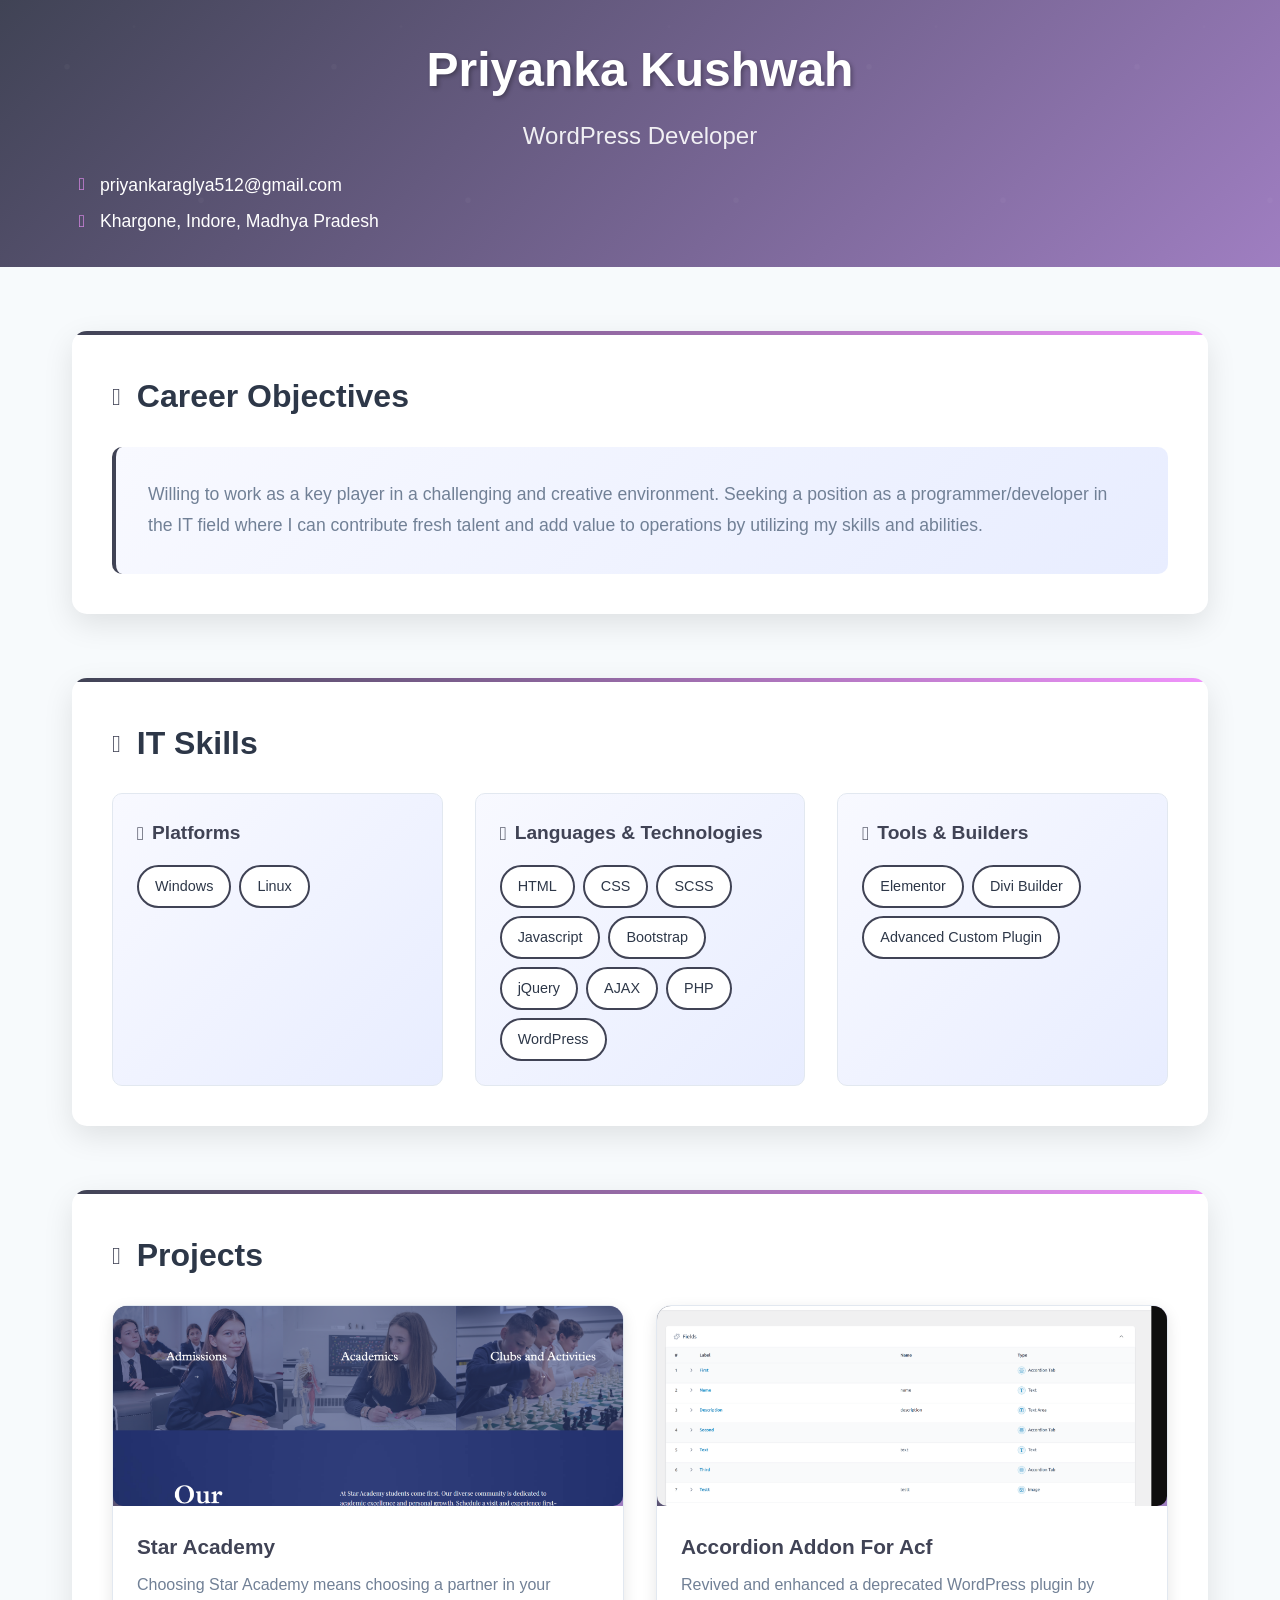
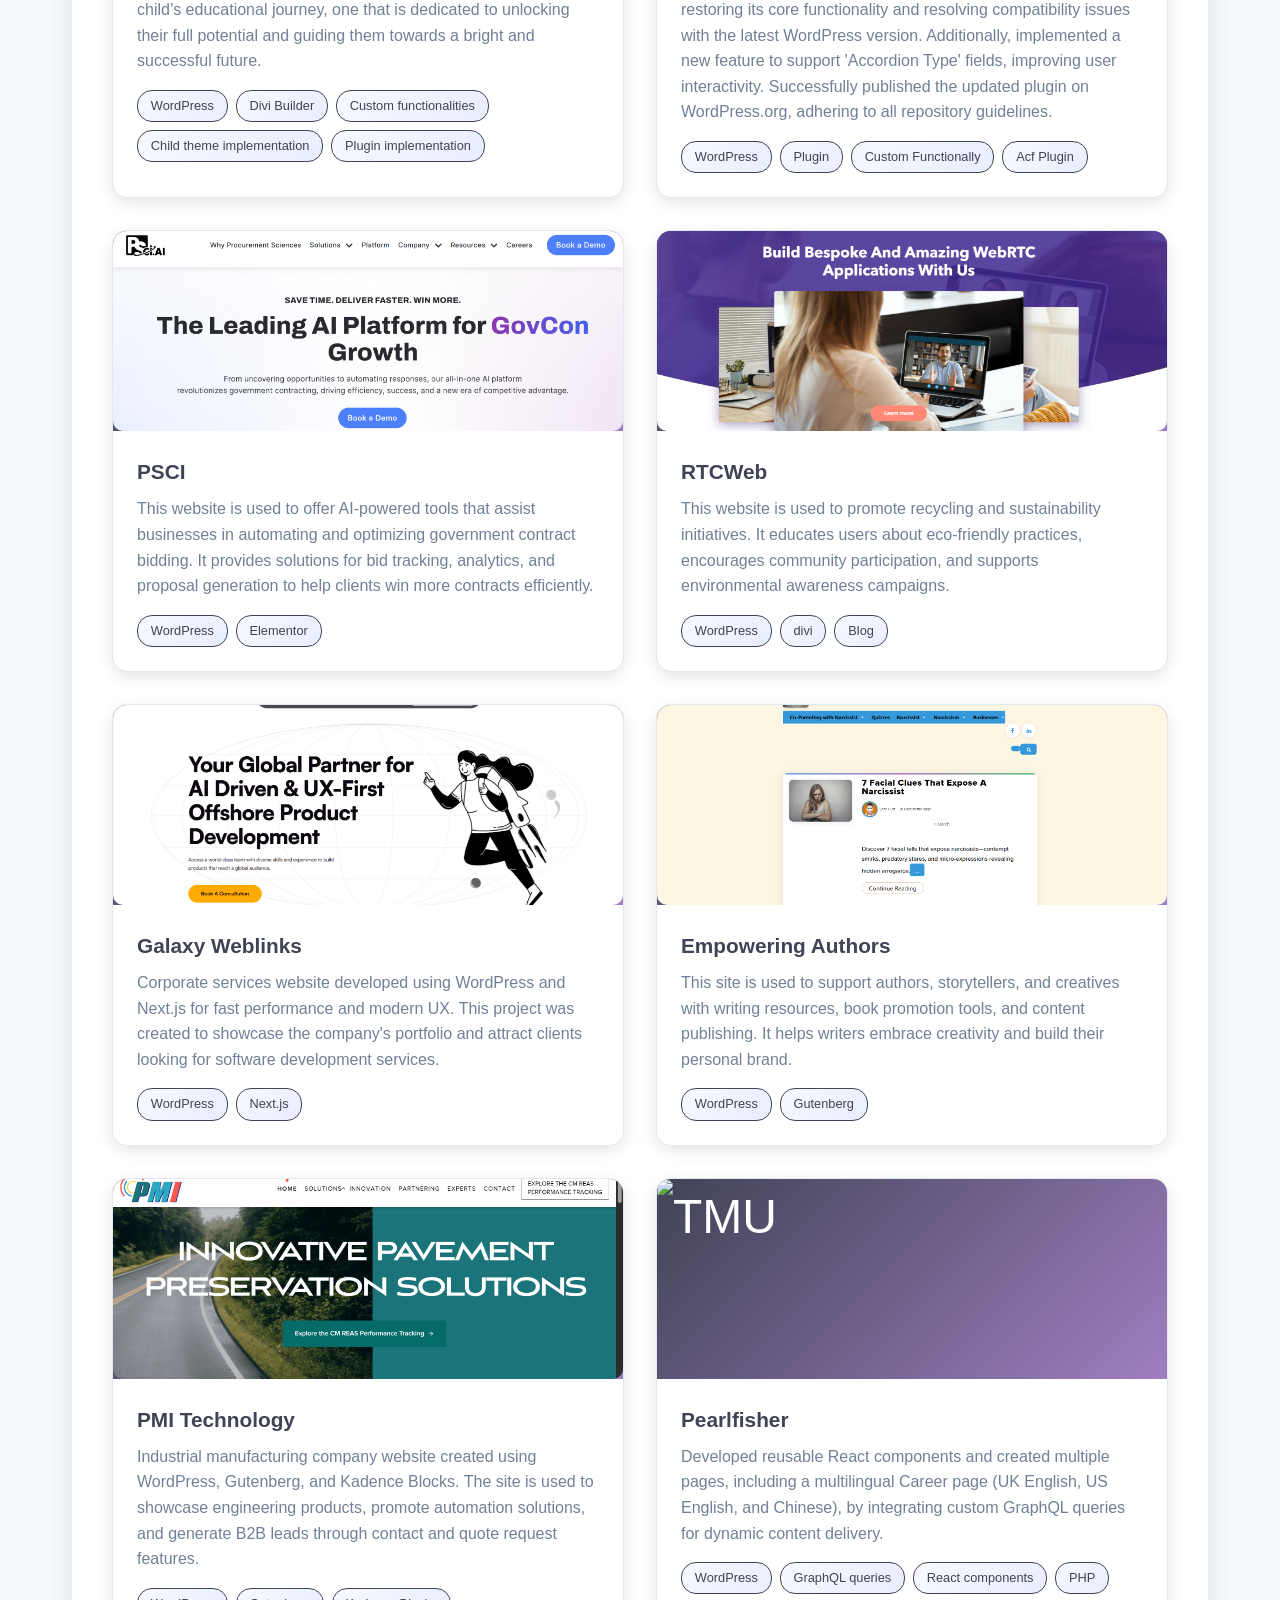
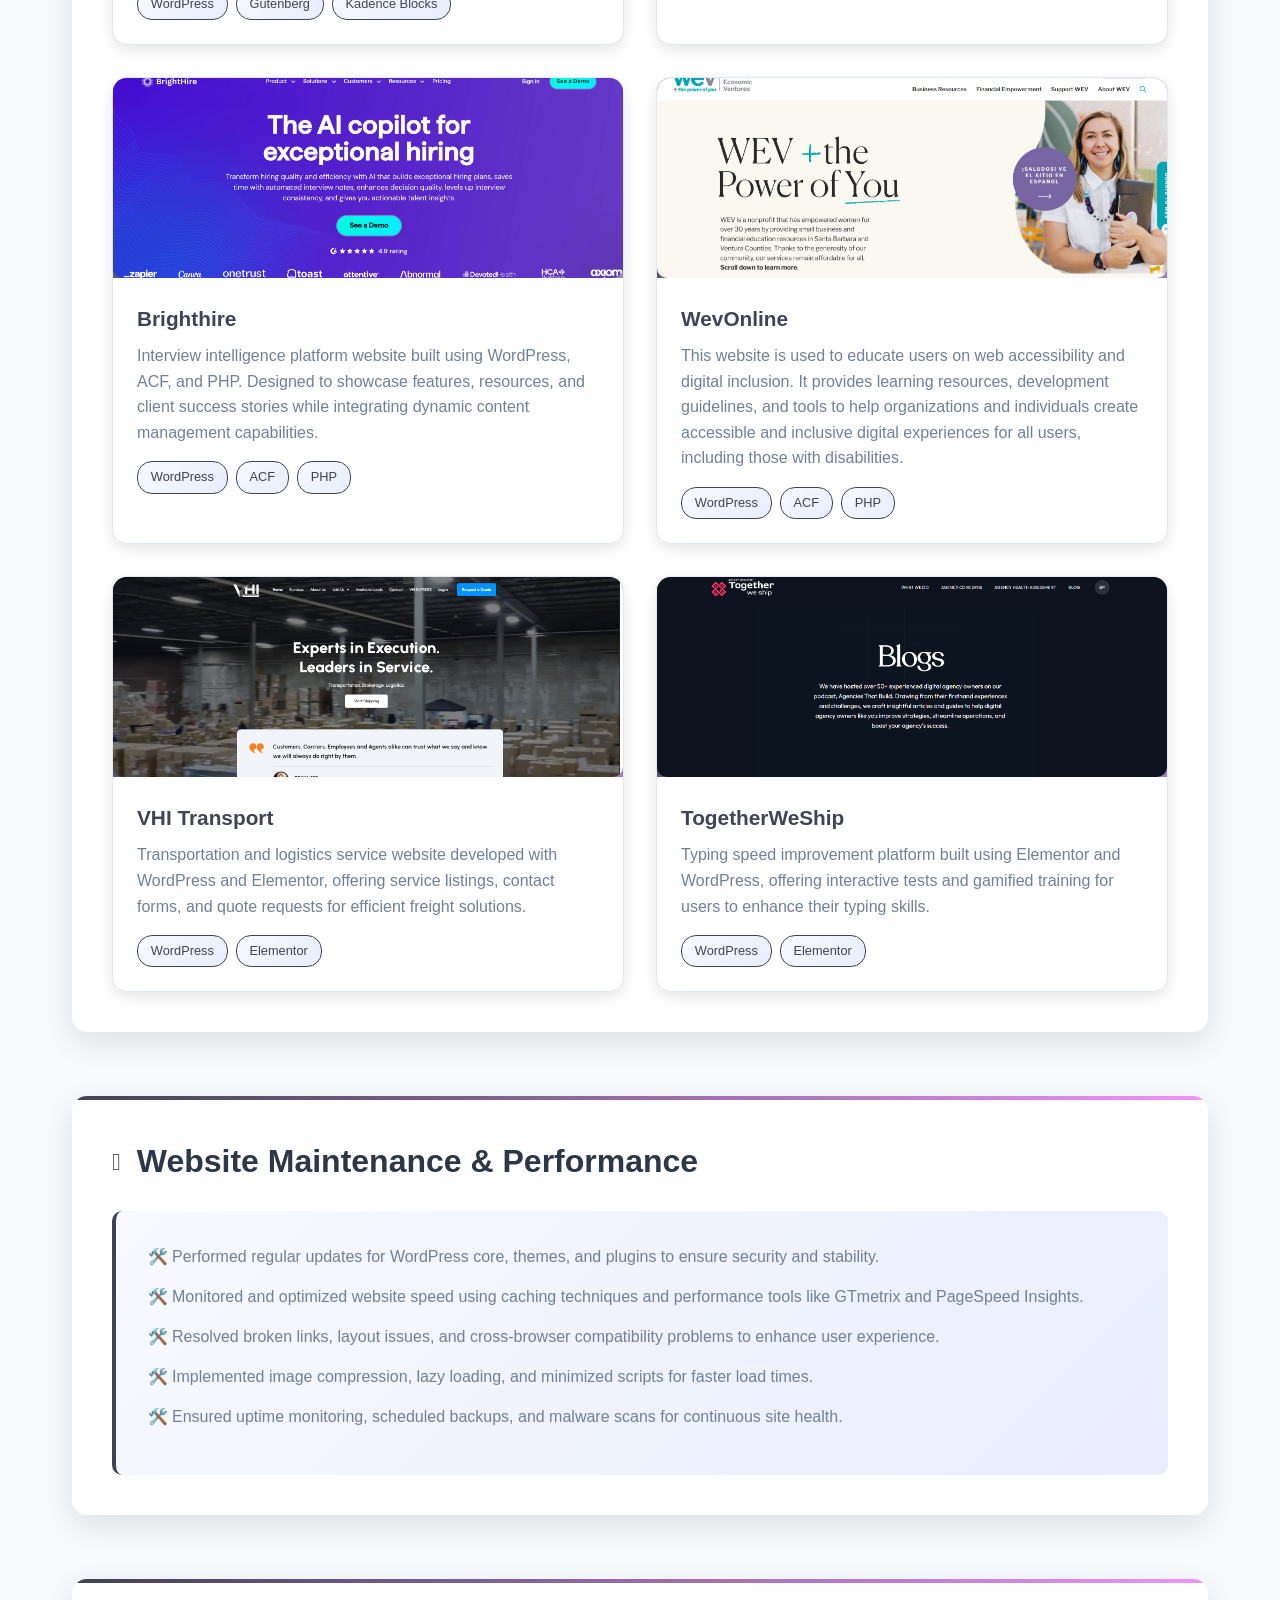
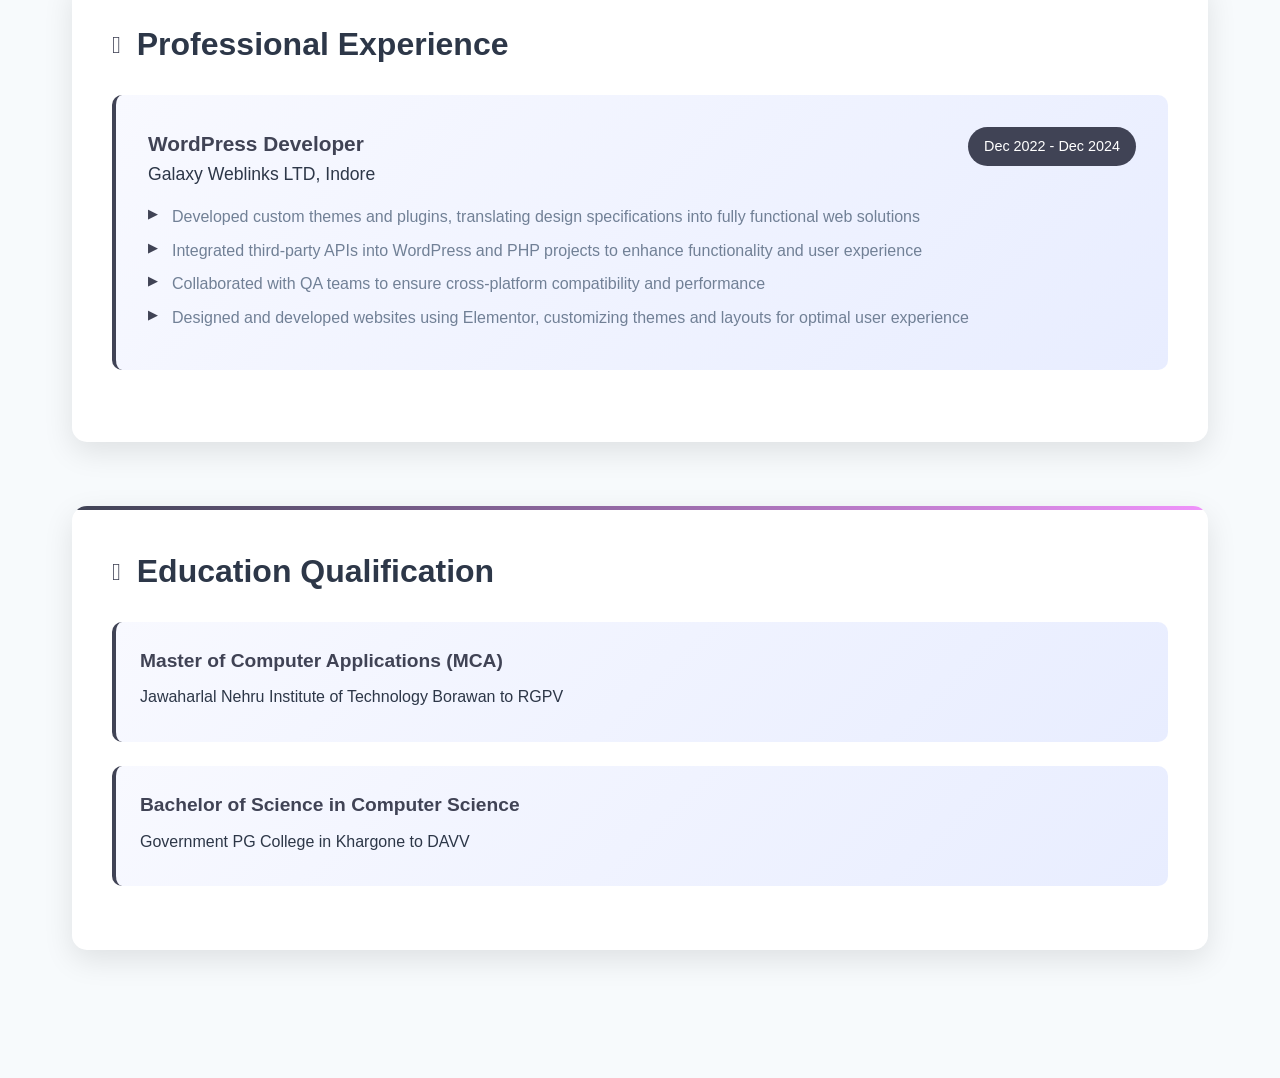
==== index.html @ 32875296 "add changes" ====
<!DOCTYPE html>
<!-- saved from url=https://github.com/priyankakushwah/myportfolio.git -->
<html lang="en">

<head>
    <meta http-equiv="Content-Type" content="text/html; charset=UTF-8">

    <meta name="viewport" content="width=device-width, initial-scale=1.0">
    <title>Priyanka Kushwah - WordPress Developer</title>

    <!-- Favicon using  -->
    <link rel="icon" type="image/svg+xml"
        href="data:image/svg+xml,<svg xmlns='http://www.w3.org/2000/svg' viewBox='0 0 100 100'><text y='0.9em' font-size='90'>🌟</text></svg>">



  <link rel="stylesheet" href="./assets/all.min.css">
<link rel="stylesheet" href="./assets/style.css">

   <style id="monica-reading-highlight-style">

        .monica-reading-highlight {
            animation: fadeInOut 1.5s ease-in-out;
        }

        @keyframes fadeInOut {

            0%,
            100% {
                background-color: transparent;
            }

            30%,
            70% {
                background-color: rgba(2, 118, 255, 0.20);
            }
        }
   @font-face {
  font-family: 'FontAwesome';
  src: url('./assets/webfonts/fa-solid-900.woff2') format('woff2'),
       url('./assets/webfonts/fa-solid-900.ttf') format('truetype');
}



    </style>
</head>


<body data-new-gr-c-s-check-loaded="14.1242.0" data-gr-ext-installed="" monica-id="ofpnmcalabcbjgholdjcjblkibolbppb">
    <!-- Header -->
    <header class="header">
        <div class="container">
            <div class="header-content">
                <div class="intro-content">
                    <h1>Priyanka Kushwah</h1>
                    <div class="role">WordPress Developer</div>
                    <div class="contact-info">
                        <div class="contact-item">
                            <i class="fas fa-envelope"></i>
                            <span>priyankaraglya512@gmail.com</span>
                        </div>
                        <div class="contact-item">
                            <i class="fas fa-map-marker-alt"></i>
                            <span> Khargone, Indore, Madhya Pradesh</span>
                        </div>
                    </div>
                </div>
            </div>
        </div>
    </header>

    <!-- Main Content -->
    <main class="main-content">
        <div class="container">
            <!-- Career Objectives -->
            <section class="section">
                <h2 class="section-title">
                    <i class="fas fa-bullseye"></i>
                    Career Objectives
                </h2>
                <div class="objective-text">
                    Willing to work as a key player in a challenging and creative environment. Seeking a position as a
                    programmer/developer in the IT field where I can contribute fresh talent and add value to operations
                    by utilizing my skills and abilities.
                </div>
            </section>

            <!-- IT Skills -->
            <section class="section">
                <h2 class="section-title">
                    <i class="fas fa-code"></i>
                    IT Skills
                </h2>
                <div class="skills-grid">
                    <div class="skill-category">
                        <h4><i class="fas fa-desktop"></i> Platforms</h4>
                        <div class="skill-tags">
                            <span class="skill-tag">Windows</span>
                            <span class="skill-tag">Linux</span>
                        </div>
                    </div>
                    <div class="skill-category">
                        <h4><i class="fas fa-laptop-code"></i> Languages &amp; Technologies</h4>
                        <div class="skill-tags">
                            <span class="skill-tag">HTML</span>
                            <span class="skill-tag">CSS</span>
                            <span class="skill-tag">SCSS</span>
                            <span class="skill-tag">Javascript</span>
                            <span class="skill-tag">Bootstrap</span>
                            <span class="skill-tag">jQuery</span>
                            <span class="skill-tag">AJAX</span>
                            <span class="skill-tag">PHP</span>
                            <span class="skill-tag">WordPress</span>
                        </div>
                    </div>
                    <div class="skill-category">
                        <h4><i class="fas fa-tools"></i> Tools &amp; Builders</h4>
                        <div class="skill-tags">
                            <span class="skill-tag">Elementor</span>
                            <span class="skill-tag">Divi Builder</span>
                            <span class="skill-tag">Advanced Custom Plugin</span>
                        </div>
                    </div>
                </div>
            </section>
            <!-- Projects -->
            <section class="section">
                <h2 class="section-title">
                    <i class="fas fa-laptop-code"></i>
                    Projects
                </h2>
                <div class="projects-grid">
                    <a href="https://staracademyboston.com/" class="project-card" target="_blank"
                        rel="noopener noreferrer">
                        <div class="project-image">
                            <div class="project-image-placeholder">
                                <img src="./assets/Star-Academy.png" alt="Allvoice"
                                  style="width: 100%; height: 100%; object-fit: cover; border-radius: 10px;">
                            </div>
                            <div class="project-link-icon"><i class="fas fa-external-link-alt"></i></div>
                        </div>
                        <div class="project-content">
                            <h3 class="project-title">Star Academy</h3>
                            <p class="project-description">Choosing Star Academy means choosing a partner in your
                                child’s educational journey, one that is dedicated to unlocking their full potential and
                                guiding them towards a bright and successful future.</p>
                            <div class="project-tech">
                                <span class="tech-tag">WordPress</span>
                                <span class="tech-tag">Divi Builder</span>
                                <span class="tech-tag">Custom functionalities</span>
                                <span class="tech-tag">Child theme implementation</span>
                                <span class="tech-tag">Plugin implementation</span>
                            </div>
                        </div>
                    </a>

                    <a href="https://wordpress.org/plugins/accordion-addon-for-acf/" class="project-card"
                        target="_blank" rel="noopener noreferrer">
                        <div class="project-image">
                            <div class="project-image-placeholder">
                                <img src="./assets/screenshot-2-png-3042×1516--07-03-2025_04_46_PM.png"
                                    alt="screenshot-card-6lLOTJ"
                                    style="width: 100%; height: 100%; object-fit: cover; border-radius: 10px;">
                            </div>
                            <div class="project-link-icon"><i class="fas fa-external-link-alt"></i></div>
                        </div>
                        <div class="project-content">
                            <h3 class="project-title">Accordion Addon For Acf</h3>
                            <p class="project-description">Revived and enhanced a deprecated WordPress plugin by
                                restoring its core functionality and resolving compatibility issues with the latest
                                WordPress version. Additionally, implemented a new feature to support 'Accordion Type'
                                fields, improving user interactivity. Successfully published the updated plugin on
                                WordPress.org, adhering to all repository guidelines.</p>

                            <div class="project-tech">

                                <span class="tech-tag">WordPress</span>
                                <span class="tech-tag">Plugin</span>
                                <span class="tech-tag">Custom Functionally </span>
                                <span class="tech-tag">Acf Plugin </span>
                            </div>
                        </div>
                    </a>

                    <a href="https://procurementsciences.com/" class="project-card" target="_blank"
                        rel="noopener noreferrer">
                        <div class="project-image">
                            <div class="project-image-placeholder">
                                <img src="./assets/psci.png" alt="PSCI"
                                    style="width: 100%; height: 100%; object-fit: cover; border-radius: 10px;">
                            </div>
                            <div class="project-link-icon"><i class="fas fa-external-link-alt"></i></div>
                        </div>
                        <div class="project-content">
                            <h3 class="project-title">PSCI</h3>
                            <p class="project-description">This website is used to offer AI-powered tools that assist
                                businesses in automating and optimizing government contract bidding. It provides
                                solutions for bid tracking, analytics, and proposal generation to help clients win more
                                contracts efficiently.</p>
                            <div class="project-tech">
                                <span class="tech-tag">WordPress</span>
                                <span class="tech-tag">Elementor</span>

                            </div>
                        </div>
                    </a>

                    <a href="//https://rtcweb.in//" class="project-card" target="_blank" rel="noopener noreferrer">
                        <div class="project-image">
                            <div class="project-image-placeholder">
                                <img src="./assets/Custom-WebRTC-Web-.png" alt="cubic-bezier"
                                    style="width: 100%; height: 100%; object-fit: cover; border-radius: 10px;">
                            </div>
                            <div class="project-link-icon"><i class="fas fa-external-link-alt"></i></div>
                        </div>
                        <div class="project-content">
                            <h3 class="project-title">RTCWeb</h3>
                            <p class="project-description">This website is used to promote recycling and sustainability
                                initiatives. It educates users about eco-friendly practices, encourages community
                                participation, and supports environmental awareness campaigns.</p>

                            <div class="project-tech">
                                <span class="tech-tag">WordPress</span>
                                <span class="tech-tag">divi</span>
                                <span class="tech-tag">Blog</span>
                            </div>
                        </div>
                    </a>
                    <a href="https://www.galaxyweblinks.com/" class="project-card" target="_blank"
                        rel="noopener noreferrer">
                        <div class="project-image">
                            <div class="project-image-placeholder">
                                <img src="./assets/Galaxy-website.png" alt="Galaxy-website"
                                    style="width: 100%; height: 100%; object-fit: cover; border-radius: 10px;">
                            </div>
                            <div class="project-link-icon"><i class="fas fa-external-link-alt"></i></div>
                        </div>
                        <div class="project-content">
                            <h3 class="project-title">Galaxy Weblinks</h3>
                            <p class="project-description">Corporate services website developed using WordPress and
                                Next.js for fast performance and modern UX. This project was created to showcase the
                                company's portfolio and attract clients looking for software development services.</p>
                            <div class="project-tech">
                                <span class="tech-tag">WordPress</span>
                                <span class="tech-tag">Next.js</span>
                            </div>
                        </div>
                    </a>

                    <!-- 6 -->
                    <a href="https://embraceinnerchaos.com/" class="project-card" target="_blank"
                        rel="noopener noreferrer">
                        <div class="project-image">
                            <div class="project-image-placeholder">
                                <img src="./assets/Embrace.png" alt="embrace"
                                    style="width: 100%; height: 100%; object-fit: cover; border-radius: 10px;">
                            </div>
                            <div class="project-link-icon"><i class="fas fa-external-link-alt"></i></div>
                        </div>
                        <div class="project-content">
                            <h3 class="project-title">Empowering Authors</h3>
                            <p class="project-description">This site is used to support authors, storytellers, and
                                creatives with writing resources, book promotion tools, and content publishing. It helps
                                writers embrace creativity and build their personal brand.</p>

                            <div class="project-tech"><span class="tech-tag">WordPress</span><span
                                    class="tech-tag">Gutenberg</span></div>
                        </div>
                    </a>

                    <!-- 14 -->
                    <a href="https://pmitechnology.com/" class="project-card" target="_blank" rel="noopener noreferrer">
                        <div class="project-image">
                            <div class="project-image-placeholder">
                                <img src="./assets/pmi.png" alt="PMI Technology"
                                    style="width: 100%; height: 100%; object-fit: cover; border-radius: 10px;">
                            </div>
                            <div class="project-link-icon"><i class="fas fa-external-link-alt"></i></div>
                        </div>
                        <div class="project-content">
                            <h3 class="project-title">PMI Technology</h3>
                            <p class="project-description">Industrial manufacturing company website created using
                                WordPress, Gutenberg, and Kadence Blocks. The site is used to showcase engineering
                                products, promote automation solutions, and generate B2B leads through contact and quote
                                request features.</p>
                            <div class="project-tech">
                                <span class="tech-tag">WordPress</span>
                                <span class="tech-tag">Gutenberg</span>
                                <span class="tech-tag">Kadence Blocks</span>
                            </div>
                        </div>
                    </a>

                    <!-- 17 -->
                    <a href="https://pearlfisher.com/" class="project-card" target="_blank" rel="noopener noreferrer">
                        <div class="project-image">
                            <div class="project-image-placeholder">
                                <img src="./assets/Award-Winning-.png" alt="TMU"
                                    style="width: 100%; height: 100%; object-fit: cover; border-radius: 10px;">
                            </div>
                            <div class="project-link-icon"><i class="fas fa-external-link-alt"></i></div>
                        </div>
                        <div class="project-content">
                            <h3 class="project-title">Pearlfisher</h3>
                            <p class="project-description">Developed reusable React components and created multiple
                                pages, including a multilingual Career page (UK English, US English, and Chinese), by
                                integrating custom GraphQL queries for dynamic content delivery.</p>
                            <div class="project-tech">
                                <span class="tech-tag">WordPress</span>
                                <span class="tech-tag">GraphQL queries</span>
                                <span class="tech-tag">React components</span>
                                <span class="tech-tag">PHP</span>
                            </div>
                        </div>
                    </a>

                    <a href="https://brighthire.com/" class="project-card" target="_blank" rel="noopener noreferrer">
                        <div class="project-image">
                            <div class="project-image-placeholder">
                                <img src="./assets/Interview.png" alt="Brighthire"
                                    style="width: 100%; height: 100%; object-fit: cover; border-radius: 10px;">
                            </div>
                            <div class="project-link-icon"><i class="fas fa-external-link-alt"></i></div>
                        </div>
                        <div class="project-content">
                            <h3 class="project-title">Brighthire</h3>
                            <p class="project-description">Interview intelligence platform website built using
                                WordPress, ACF, and PHP. Designed to showcase features, resources, and client success
                                stories while integrating dynamic content management capabilities.</p>
                            <div class="project-tech">
                                <span class="tech-tag">WordPress</span>
                                <span class="tech-tag">ACF</span>
                                <span class="tech-tag">PHP</span>
                            </div>
                        </div>
                    </a>


                    <a href="https://www.wevonline.org/" class="project-card" target="_blank" rel="noopener noreferrer">
                        <div class="project-image">
                            <div class="project-image-placeholder">
                                <img src="./assets/Home.png" alt="Wev Online"
                                    style="width: 100%; height: 100%; object-fit: cover; border-radius: 10px;">
                            </div>
                            <div class="project-link-icon"><i class="fas fa-external-link-alt"></i></div>
                        </div>
                        <div class="project-content">
                            <h3 class="project-title">WevOnline</h3>
                            <p class="project-description">This website is used to educate users on web accessibility
                                and digital inclusion. It provides learning resources, development guidelines, and tools
                                to help organizations and individuals create accessible and inclusive digital
                                experiences for all users, including those with disabilities.</p>
                            <div class="project-tech">
                                <span class="tech-tag">WordPress</span>
                                <span class="tech-tag">ACF</span>
                                <span class="tech-tag">PHP</span>
                            </div>
                        </div>
                    </a>
                    <a href="https://vhitransport.com/" class="project-card" target="_blank" rel="noopener noreferrer">
                        <div class="project-image">
                            <div class="project-image-placeholder">
                                <img src="./assets/VHI.png" alt="VHI Transport"
                                    style="width: 100%; height: 100%; object-fit: cover; border-radius: 10px;">
                            </div>
                            <div class="project-link-icon"><i class="fas fa-external-link-alt"></i></div>
                        </div>
                        <div class="project-content">
                            <h3 class="project-title">VHI Transport</h3>
                            <p class="project-description">Transportation and logistics service website developed with
                                WordPress and Elementor, offering service listings, contact forms, and quote requests
                                for efficient freight solutions.</p>
                            <div class="project-tech">
                                <span class="tech-tag">WordPress</span>
                                <span class="tech-tag">Elementor</span>
                            </div>
                        </div>
                    </a>

                    <a href="https://www.togetherweship.com/blog" class="project-card" target="_blank"
                        rel="noopener noreferrer">
                        <div class="project-image">
                            <div class="project-image-placeholder">
                                <img src="./assets/Together-We.png" alt="VHI Transport"
                                    style="width: 100%; height: 100%; object-fit: cover; border-radius: 10px;">
                            </div>
                        </div>
                        <div class="project-content">
                            <h3 class="project-title">TogetherWeShip</h3>
                            <p class="project-description">Typing speed improvement platform built using Elementor
                                and WordPress, offering interactive tests and gamified training for users to enhance
                                their typing skills.</p>
                            <div class="project-tech">
                                <span class="tech-tag">WordPress</span>
                                <span class="tech-tag">Elementor</span>
                            </div>
                        </div>
                    </a>

                </div>
            </section>


            <!-- Website Maintenance & Performance -->
            <section class="section">
                <h2 class="section-title">
                    <i class="fas fa-wrench"></i>
                    Website Maintenance &amp; Performance
                </h2>
                <ul class="maintenance-list">
                    <li>Performed regular updates for WordPress core, themes, and plugins to ensure security and
                        stability.</li>
                    <li>Monitored and optimized website speed using caching techniques and performance tools like
                        GTmetrix and PageSpeed Insights.</li>
                    <li>Resolved broken links, layout issues, and cross-browser compatibility problems to enhance user
                        experience.</li>
                    <li>Implemented image compression, lazy loading, and minimized scripts for faster load times.</li>
                    <li>Ensured uptime monitoring, scheduled backups, and malware scans for continuous site health.</li>
                </ul>
            </section>

            <!-- Professional Experience -->
            <section class="section">
                <h2 class="section-title">
                    <i class="fas fa-briefcase"></i>
                    Professional Experience
                </h2>


                <div class="experience-item">
                    <div class="experience-header">
                        <div>
                            <div class="job-title">WordPress Developer</div>
                            <div class="company">Galaxy Weblinks LTD, Indore</div>
                        </div>
                        <div class="duration">Dec 2022 - Dec 2024</div>
                    </div>
                    <ul class="responsibilities">
                        <li>Developed custom themes and plugins, translating design specifications into fully functional
                            web solutions</li>
                        <li>Integrated third-party APIs into WordPress and PHP projects to enhance functionality and
                            user experience</li>
                        <li>Collaborated with QA teams to ensure cross-platform compatibility and performance</li>
                        <li>Designed and developed websites using Elementor, customizing themes and layouts for optimal
                            user experience</li>
                    </ul>
                </div>
            </section>

            <!-- Education -->
            <section class="section">
                <h2 class="section-title">
                    <i class="fas fa-graduation-cap"></i>
                    Education Qualification
                </h2>
                <div class="education-item">
                    <div class="degree">Master of Computer Applications (MCA)</div>
                    <div class="institution"> Jawaharlal Nehru Institute of Technology Borawan to RGPV</div>
                </div>
                <div class="education-item">
                    <div class="degree">Bachelor of Science in Computer Science</div>
                    <div class="institution">Government PG College in Khargone to DAVV </div>
                </div>

            </section>
        </div>
    </main>




    </style>
    <div>
        <div translate="no"
            class="_monica-theme-d2f2b383 _monica-dark root-container-UmvGjM markdown-font-size-provider-3KSWBx sidebar-ZRQNut"
            lang="en">
            <div class="content-root-WCIiJJ">
                <div class="page-extra-window--rG3TB" style="right: 0px; left: 0px;"></div>
                <div class="dialog-root-ZbJNQk"></div>
                <div class="artifact-widget-root-g65VNZ"></div>
                <div class="reading-summary-status-bar-yFqhHz"></div>
                <div class="contextual-toolbar-BjPOM3" dir="ltr" style="text-align: left;"></div>
                <div class="window-root-ERNrXd"></div>
            </div>
        </div>
    </div></template></div>
</body><grammarly-desktop-integration data-grammarly-shadow-root="true"><template shadowrootmode="open">
        <style>
            div.grammarly-desktop-integration {
                position: absolute;
                width: 1px;
                height: 1px;
                padding: 0;
                margin: -1px;
                overflow: hidden;
                clip: rect(0, 0, 0, 0);
                white-space: nowrap;
                border: 0;
                -moz-user-select: none;
                -webkit-user-select: none;
                -ms-user-select: none;
                user-select: none;
            }

            div.grammarly-desktop-integration:before {
                content: attr(data-content);
            }
        </style>
        <div aria-label="grammarly-integration" role="group" tabindex="-1" class="grammarly-desktop-integration"
            data-content="{&quot;mode&quot;:&quot;full&quot;,&quot;isActive&quot;:true,&quot;isUserDisabled&quot;:false}">
        </div>
    </template></grammarly-desktop-integration>

</html>
---- assets/style.css ----
* {
            margin: 0;
            padding: 0;
            box-sizing: border-box;
        }

        :root {
            --primary-color: #404355;
            --secondary-color: #9f7ec1;
            --accent-color: #f093fb;
            --text-dark: #2d3748;
            --text-light: #718096;
            --bg-light: #f7fafc;
            --white: #ffffff;
            --shadow: 0 10px 30px rgba(0,0,0,0.1);
        }

        body {
            font-family: 'Segoe UI', Tahoma, Geneva, Verdana, sans-serif;
            line-height: 1.6;
            color: var(--text-dark);
            scroll-behavior: smooth;
        }

        /* Header */
        .header {
            background: linear-gradient(135deg, var(--primary-color) 0%, var(--secondary-color) 100%);
            color: white;
            padding: 2rem 0;
            position: relative;
            overflow: hidden;
        }

        .header::before {
            content: '';
            position: absolute;
            top: 0;
            left: 0;
            right: 0;
            bottom: 0;
            background: url('data:image/svg+xml,<svg xmlns="http://www.w3.org/2000/svg" viewBox="0 0 100 100"><defs><pattern id="grain" width="100" height="100" patternUnits="userSpaceOnUse"><circle cx="25" cy="25" r="1" fill="rgba(255,255,255,0.1)"/><circle cx="75" cy="75" r="1" fill="rgba(255,255,255,0.1)"/><circle cx="50" cy="10" r="0.5" fill="rgba(255,255,255,0.05)"/></pattern></defs><rect width="100" height="100" fill="url(%23grain)"/></svg>');
            opacity: 0.3;
        }

        .container {
            max-width: 1200px;
            margin: 0 auto;
            padding: 0 2rem;
            position: relative;
            z-index: 1;
        }

        .header-content {
            text-align: center;
        }

        .intro-content h1 {
            font-size: 3rem;
            margin-bottom: 0.5rem;
            font-weight: 700;
            text-shadow: 2px 2px 4px rgba(0,0,0,0.3);
        }

        .intro-content .role {
            font-size: 1.5rem;
            margin-bottom: 1rem;
            opacity: 0.9;
            font-weight: 300;
        }

        .contact-info {
            display: flex;
            flex-direction: column;
            gap: 0.5rem;
            margin-top: 1rem;
        }

        .contact-item {
            display: flex;
            align-items: center;
            gap: 0.5rem;
            font-size: 1.1rem;
        }

        .contact-item i {
            width: 20px;
            color: var(--accent-color);
        }

        /* Main Content */
 

        .main-content {
            padding: 4rem 0;
            background: var(--bg-light);
        }

        .section {
            margin-bottom: 4rem;
            background: white;
            border-radius: 15px;
            padding: 2.5rem;
            box-shadow: var(--shadow);
            position: relative;
            overflow: hidden;
        }

        .section::before {
            content: '';
            position: absolute;
            top: 0;
            left: 0;
            width: 100%;
            height: 4px;
            background: linear-gradient(90deg, var(--primary-color), var(--accent-color));
        }

        .section-title {
            font-size: 2rem;
            color: var(--text-dark);
            margin-bottom: 1.5rem;
            position: relative;
            display: flex;
            align-items: center;
            gap: 1rem;
        }

        .section-title i {
            color: var(--primary-color);
            font-size: 1.5rem;
        }

        /* Career Objectives */
        .objective-text {
            font-size: 1.1rem;
            line-height: 1.8;
            color: var(--text-light);
            background: linear-gradient(135deg, #f8f9ff, #e8edff);
            padding: 2rem;
            border-radius: 10px;
            border-left: 4px solid var(--primary-color);
        }

        /* Skills */
        .skills-grid {
            display: grid;
            grid-template-columns: repeat(auto-fit, minmax(300px, 1fr));
            gap: 2rem;
        }

        .skill-category {
            background: linear-gradient(135deg, #f8f9ff, #e8edff);
            padding: 1.5rem;
            border-radius: 10px;
            border: 1px solid #e2e8f0;
        }

        .skill-category h4 {
            color: var(--primary-color);
            margin-bottom: 1rem;
            font-size: 1.2rem;
            display: flex;
            align-items: center;
            gap: 0.5rem;
        }

        .skill-tags {
            display: flex;
            flex-wrap: wrap;
            gap: 0.5rem;
        }

        .skill-tag {
            background: white;
            color: var(--text-dark);
            padding: 0.5rem 1rem;
            border-radius: 25px;
            font-size: 0.9rem;
            border: 2px solid var(--primary-color);
            transition: all 0.3s ease;
        }

        .skill-tag:hover {
            background: var(--primary-color);
            color: white;
            transform: translateY(-2px);
        }

        /* Experience */
        .experience-item {
            background: linear-gradient(135deg, #f8f9ff, #e8edff);
            padding: 2rem;
            border-radius: 10px;
            margin-bottom: 2rem;
            border-left: 4px solid var(--primary-color);
            position: relative;
        }

        .experience-header {
            display: flex;
            justify-content: space-between;
            align-items: flex-start;
            margin-bottom: 1rem;
            flex-wrap: wrap;
            gap: 1rem;
        }

        .job-title {
            font-size: 1.3rem;
            color: var(--primary-color);
            font-weight: 600;
        }

        .company {
            font-size: 1.1rem;
            color: var(--text-dark);
            font-weight: 500;
        }

        .duration {
            background: var(--primary-color);
            color: white;
            padding: 0.5rem 1rem;
            border-radius: 25px;
            font-size: 0.9rem;
            white-space: nowrap;
        }

        .responsibilities {
            list-style: none;
            margin-top: 1rem;
        }

        .responsibilities li {
            margin-bottom: 0.5rem;
            padding-left: 1.5rem;
            position: relative;
            color: var(--text-light);
        }

        .responsibilities li::before {
            content: '▶';
            position: absolute;
            left: 0;
            color: var(--primary-color);
            font-size: 0.8rem;
        }

        /* Education */
        .education-item {
            background: linear-gradient(135deg, #f8f9ff, #e8edff);
            padding: 1.5rem;
            border-radius: 10px;
            margin-bottom: 1.5rem;
            border-left: 4px solid var(--primary-color);
        }

        .degree {
            font-size: 1.2rem;
            color: var(--primary-color);
            font-weight: 600;
            margin-bottom: 0.5rem;
        }

        .institution {
            color: var(--text-dark);
            font-weight: 500;
            margin-bottom: 0.5rem;
        }

        .percentage {
            background: var(--accent-color);
            color: white;
            padding: 0.3rem 0.8rem;
            border-radius: 15px;
            font-size: 0.9rem;
            display: inline-block;
        }

        /* Projects */
        .projects-grid {
            display: grid;
            grid-template-columns: repeat(auto-fit, minmax(350px, 1fr));
            gap: 2rem;
        }

        .project-card {
            background: white;
            border-radius: 15px;
            overflow: hidden;
            box-shadow: 0 5px 15px rgba(0,0,0,0.1);
            transition: all 0.3s ease;
            border: 1px solid #e2e8f0;
            text-decoration: none;
            color: inherit;
        }

        .project-card:hover {
            transform: translateY(-10px);
            box-shadow: 0 20px 40px rgba(0,0,0,0.15);
            text-decoration: none;
            color: inherit;
        }

        .project-image {
            height: 200px;
            background: linear-gradient(135deg, var(--primary-color), var(--secondary-color));
            position: relative;
            overflow: hidden;
        }

        .project-image img {
            width: 100%;
            height: 100%;
            object-fit: cover;
            transition: transform 0.3s ease;
        }

        .project-card:hover .project-image img {
            transform: scale(1.05);
        }

        .project-image-placeholder {
            width: 100%;
            height: 100%;
            display: flex;
            align-items: center;
            justify-content: center;
            color: white;
            font-size: 3rem;
            background: linear-gradient(135deg, var(--primary-color), var(--secondary-color));
        }

        .project-content {
            padding: 1.5rem;
        }

        .project-title {
            font-size: 1.3rem;
            font-weight: 600;
            color: var(--primary-color);
            margin-bottom: 0.5rem;
        }

        .project-description {
            color: var(--text-light);
            line-height: 1.6;
            margin-bottom: 1rem;
        }

        .project-tech {
            display: flex;
            flex-wrap: wrap;
            gap: 0.5rem;
        }

        .tech-tag {
            background: linear-gradient(135deg, #f8f9ff, #e8edff);
            color: var(--primary-color);
            padding: 0.3rem 0.8rem;
            border-radius: 15px;
            font-size: 0.8rem;
            border: 1px solid var(--primary-color);
        }

        .project-link-icon {
            position: absolute;
            top: 1rem;
            right: 1rem;
            background: rgba(255,255,255,0.9);
            width: 40px;
            height: 40px;
            border-radius: 50%;
            display: flex;
            align-items: center;
            justify-content: center;
            color: var(--primary-color);
            font-size: 1.2rem;
            opacity: 0;
            transition: all 0.3s ease;
        }

        .project-card:hover .project-link-icon {
            opacity: 1;
            transform: scale(1.1);
        }

        /* Responsive */
        @media (max-width: 768px) {
            .intro-content h1 {
                font-size: 2rem;
            }

            .container {
                padding: 0 1rem;
            }

            .section {
                padding: 1.5rem;
            }

            .experience-header {
                flex-direction: column;
                align-items: flex-start;
            }

            .skills-grid {
                grid-template-columns: 1fr;
            }

            .projects-grid {
                grid-template-columns: 1fr;
            }
        }

        /* Animations */
        .section {
            opacity: 0;
            transform: translateY(20px);
            animation: fadeInUp 0.6s ease forwards;
        }

        @keyframes fadeInUp {
            to {
                opacity: 1;
                transform: translateY(0);
            }
        }

        .section:nth-child(1) { animation-delay: 0.1s; }
        .section:nth-child(2) { animation-delay: 0.2s; }
        .section:nth-child(3) { animation-delay: 0.3s; }
        .section:nth-child(4) { animation-delay: 0.4s; }
        .section:nth-child(5) { animation-delay: 0.5s; }

        footer {
  text-align: center;
  padding: 20px;
  background: #ecf0f1;
  color: #666;
}
.maintenance-list {
    list-style: none;
    padding-left: 1rem;
    margin-top: 1rem;
    background: linear-gradient(135deg, #f8f9ff, #e8edff);
    padding: 2rem;
    border-radius: 10px;
    border-left: 4px solid var(--primary-color);
}

.maintenance-list li {
    position: relative;
    margin-bottom: 0.8rem;
    padding-left: 1.5rem;
    color: var(--text-light);
    line-height: 1.7;
}

.maintenance-list li::before {
    content: '🛠️';
    position: absolute;
    left: 0;
    font-size: 1rem;
    color: var(--primary-color);
}
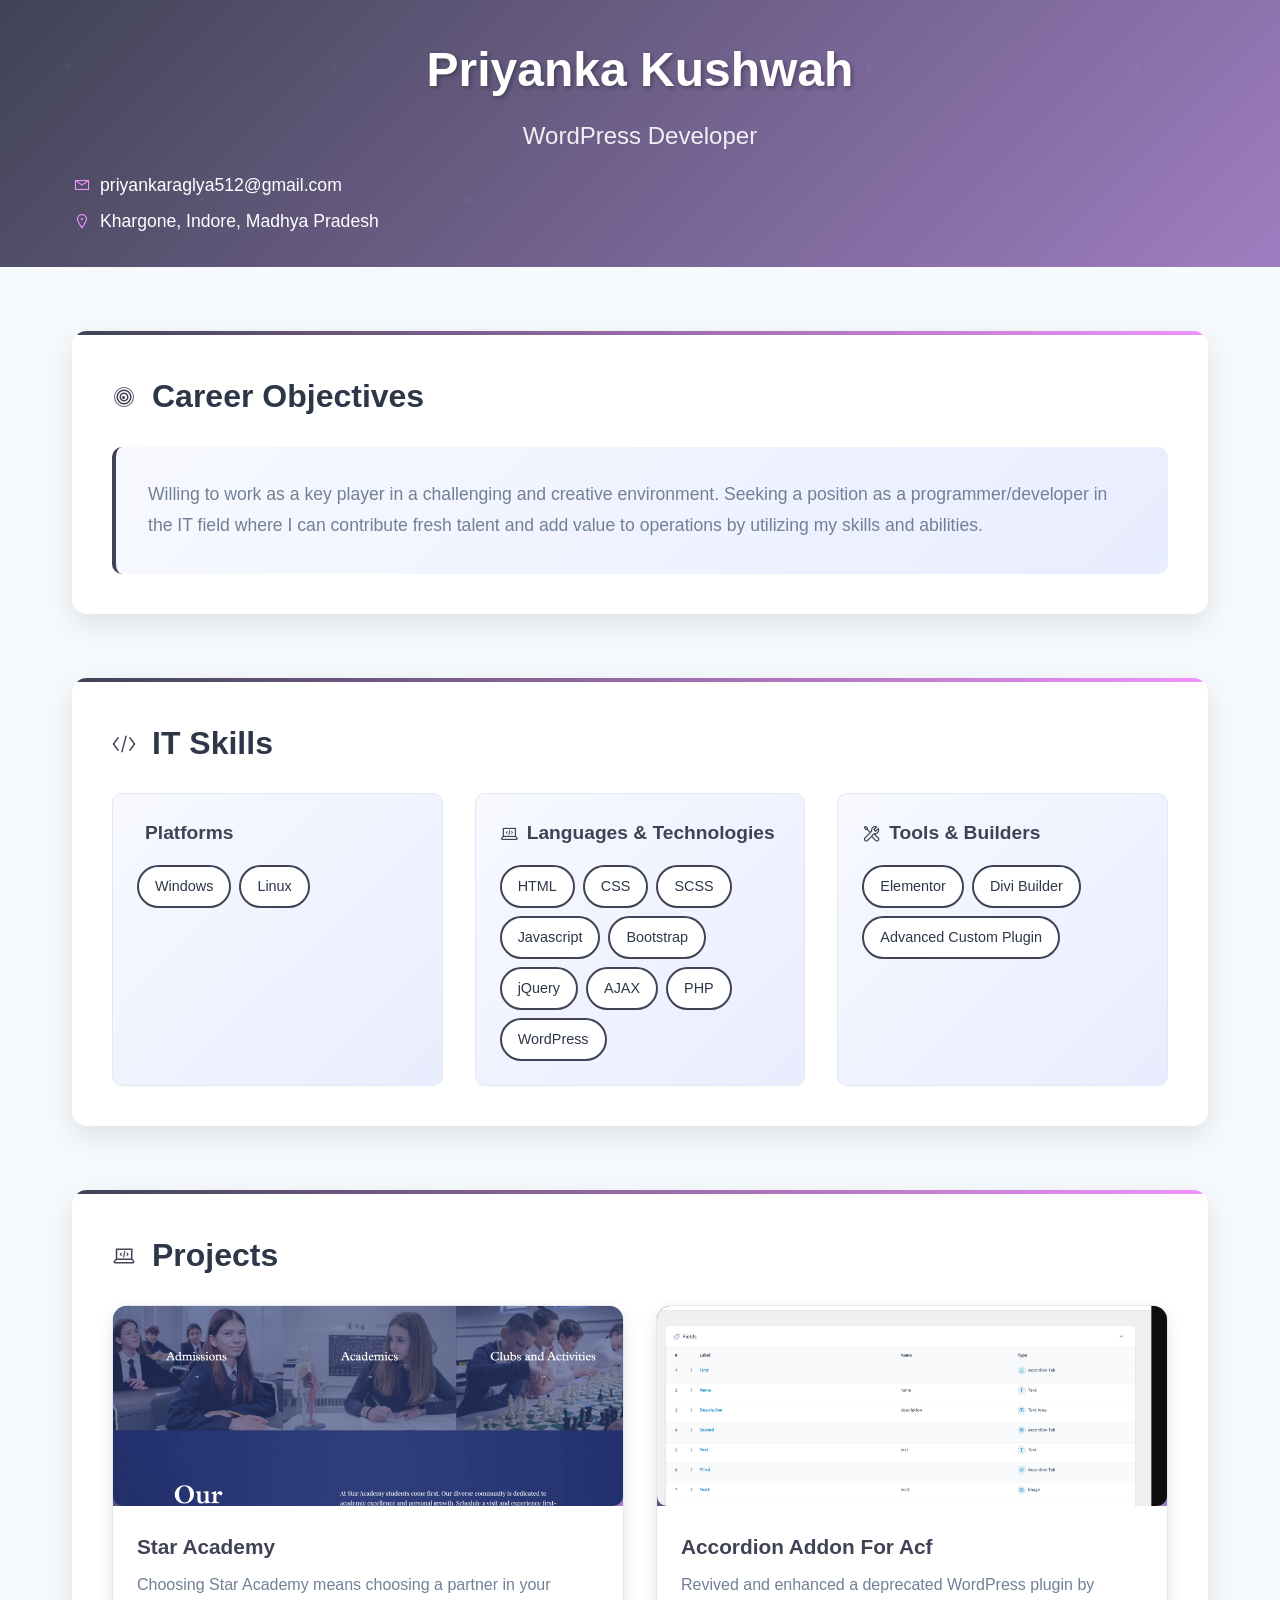
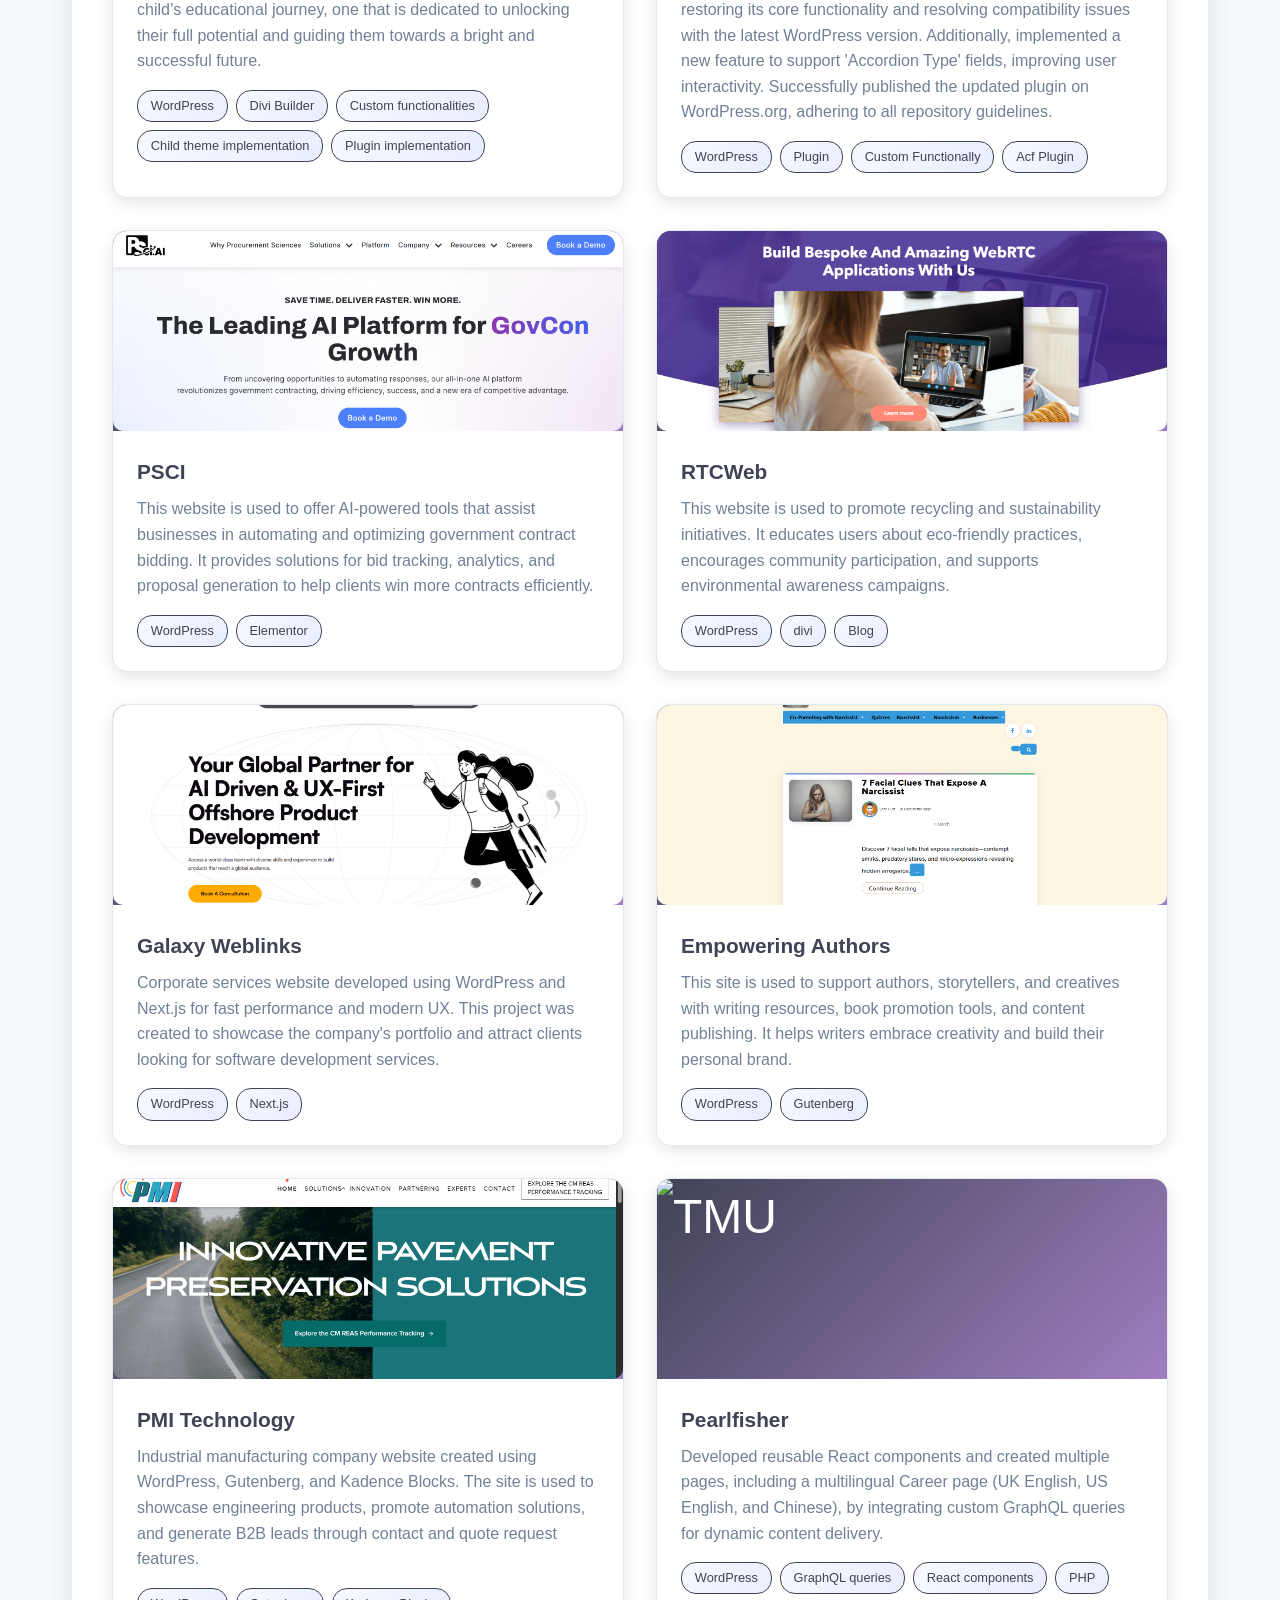
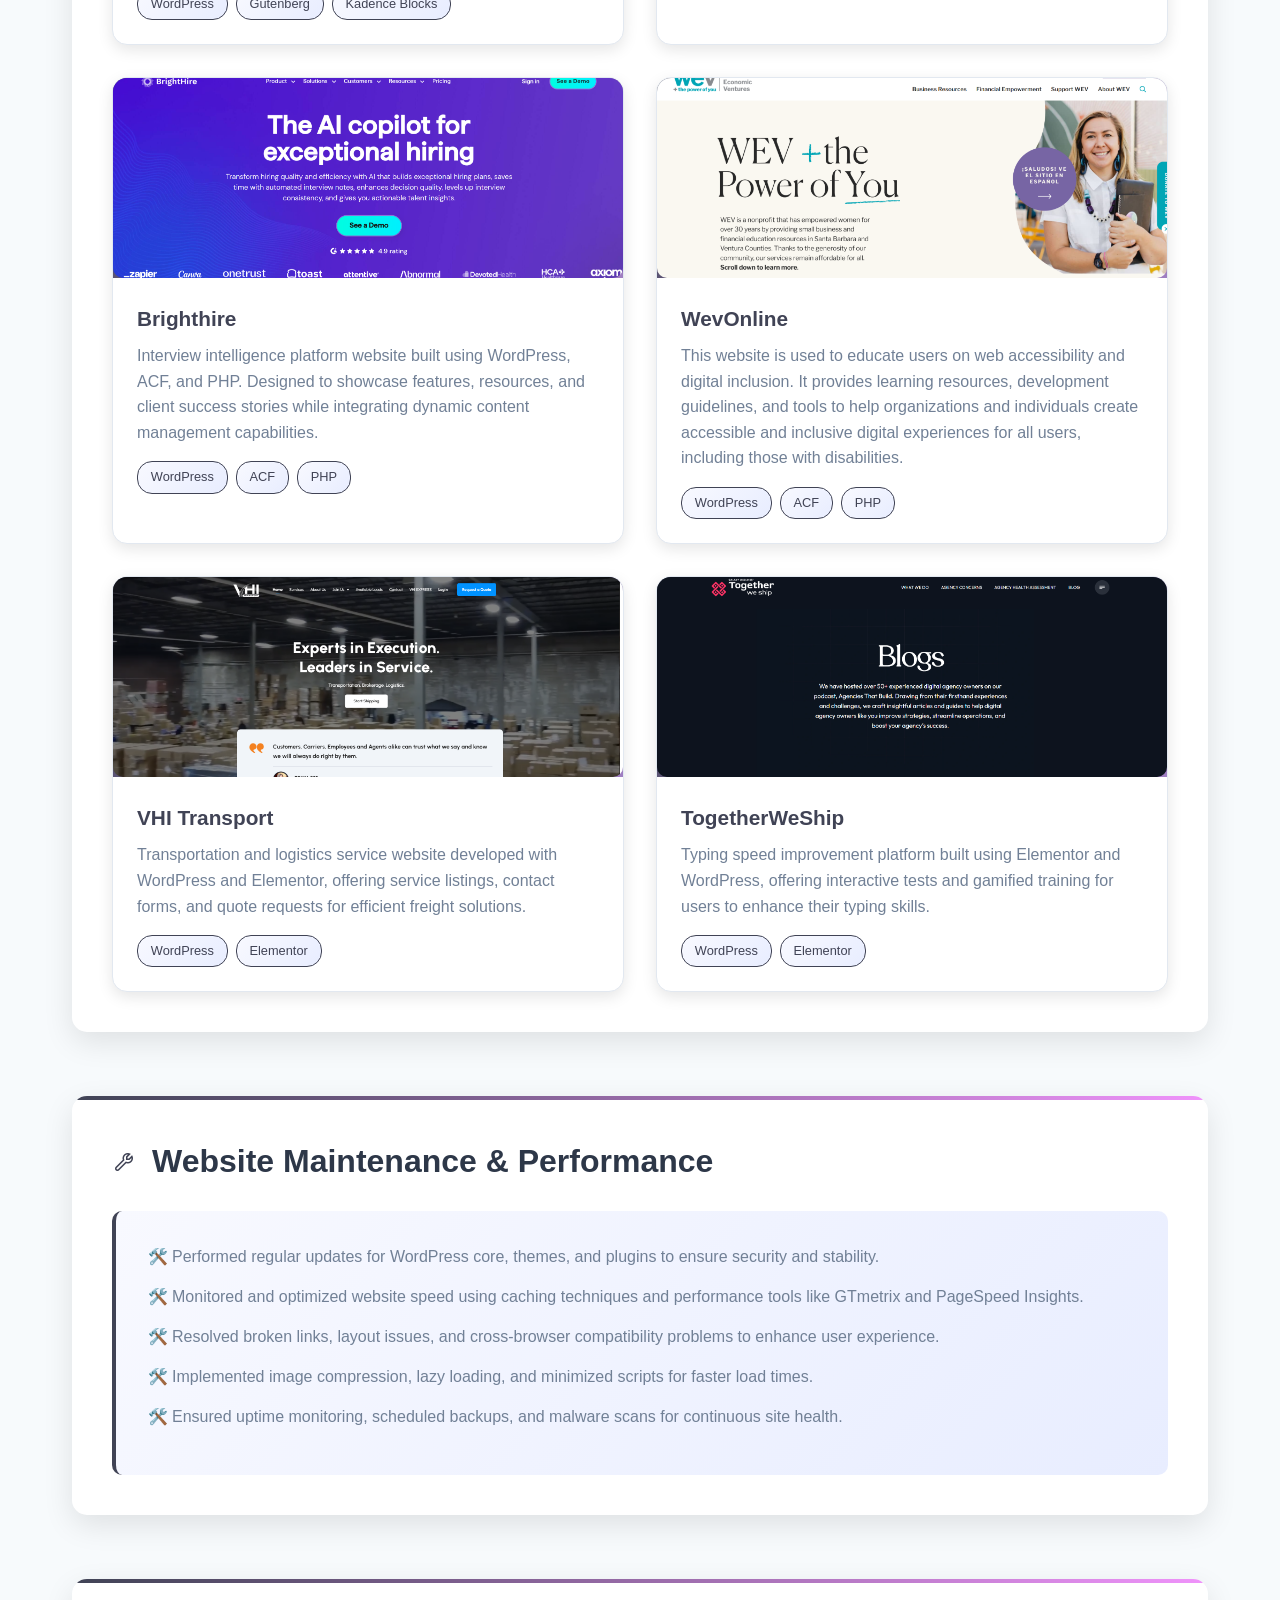
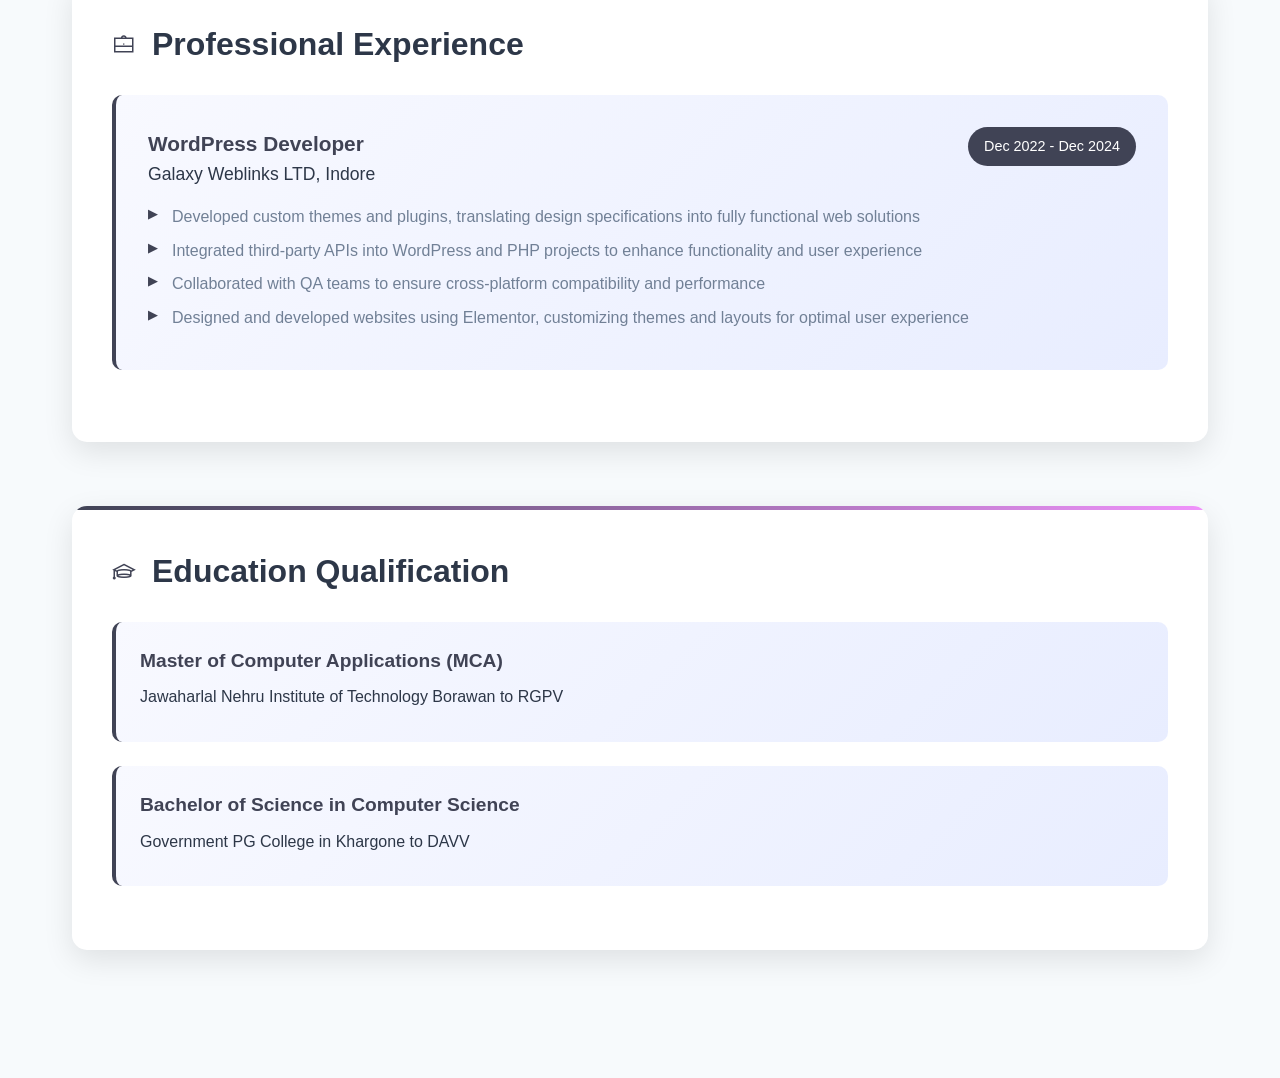
==== commit 39b5448c: "add changes" ====
--- a/index.html
+++ b/index.html
@@ -14,7 +14,7 @@
 
 
 
-  <link rel="stylesheet" href="./assets/all.min.css">
+  <link rel="stylesheet" href="./assets/webfonts/all.min.css">
 <link rel="stylesheet" href="./assets/style.css">
 
    <style id="monica-reading-highlight-style">
@@ -39,6 +39,8 @@
   font-family: 'FontAwesome';
   src: url('./assets/webfonts/fa-solid-900.woff2') format('woff2'),
        url('./assets/webfonts/fa-solid-900.ttf') format('truetype');
+       font-weight: normal;
+  font-style: normal;
 }
 
 
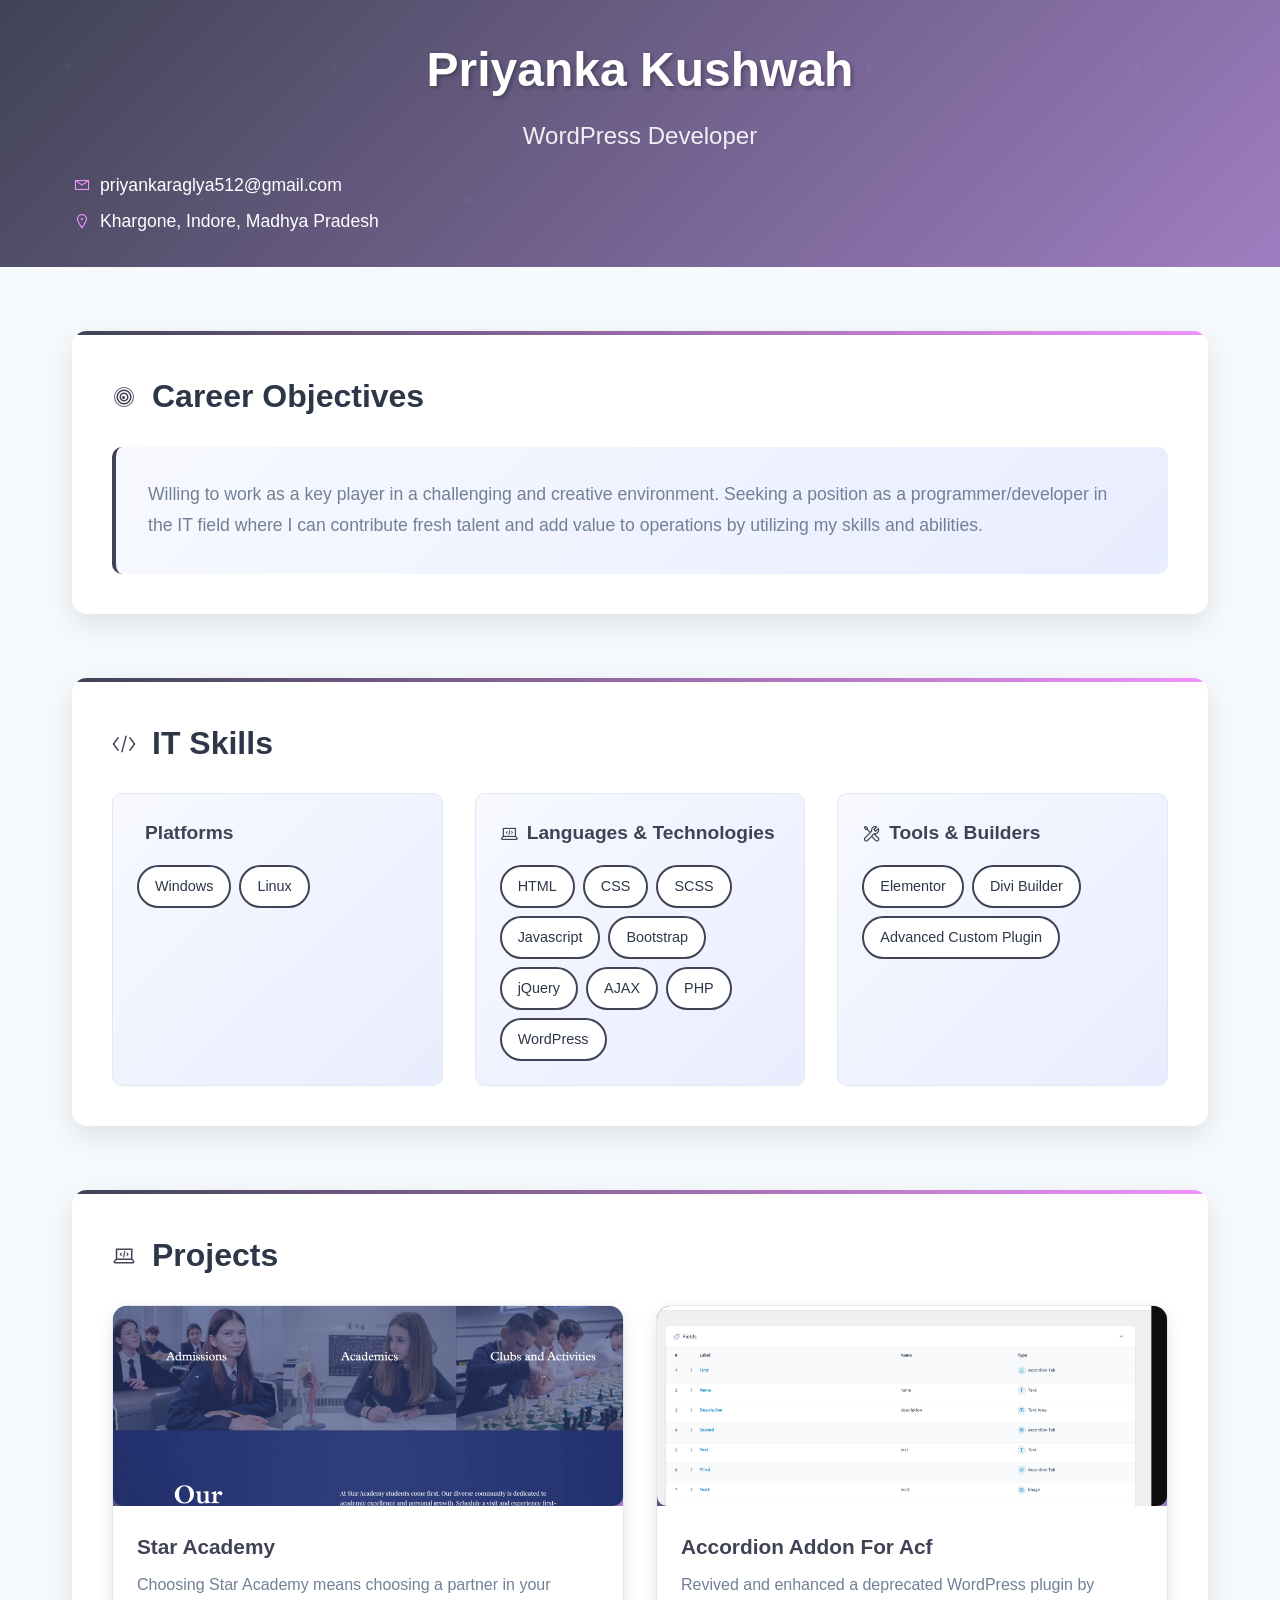
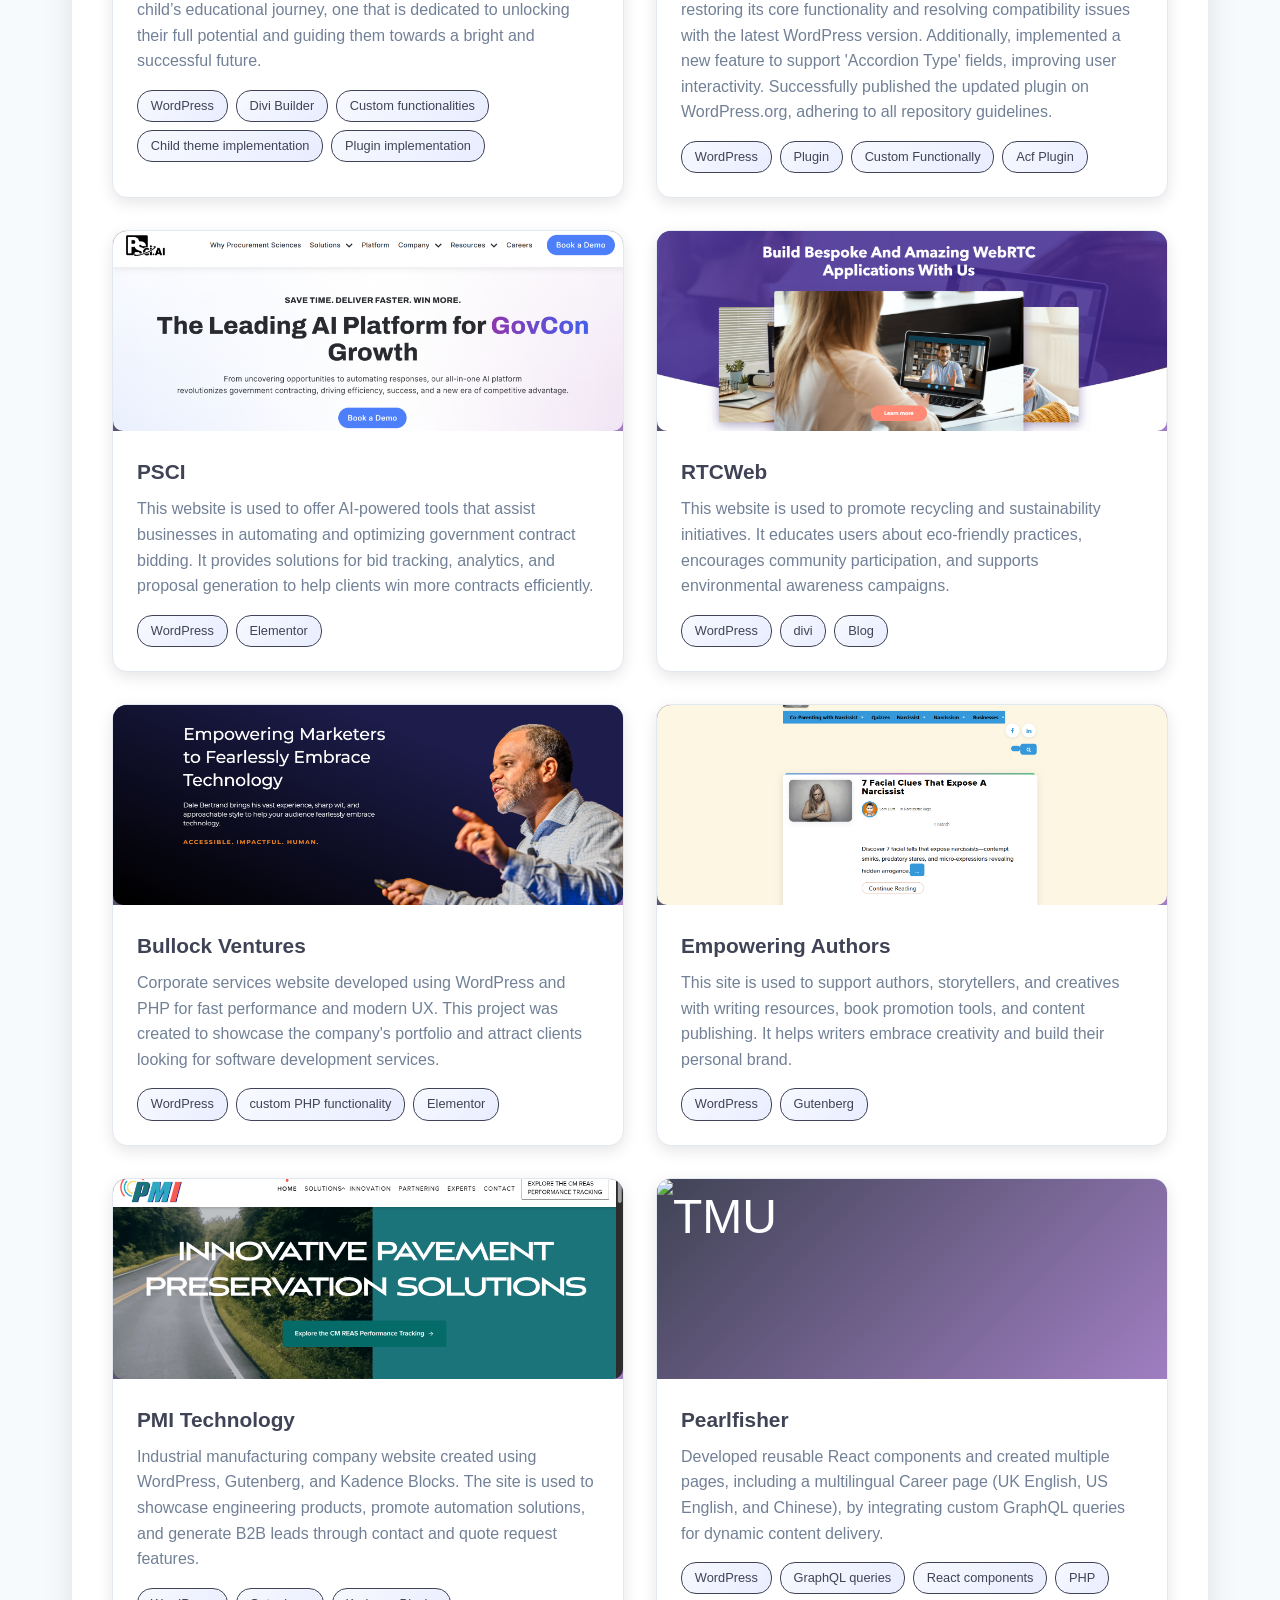
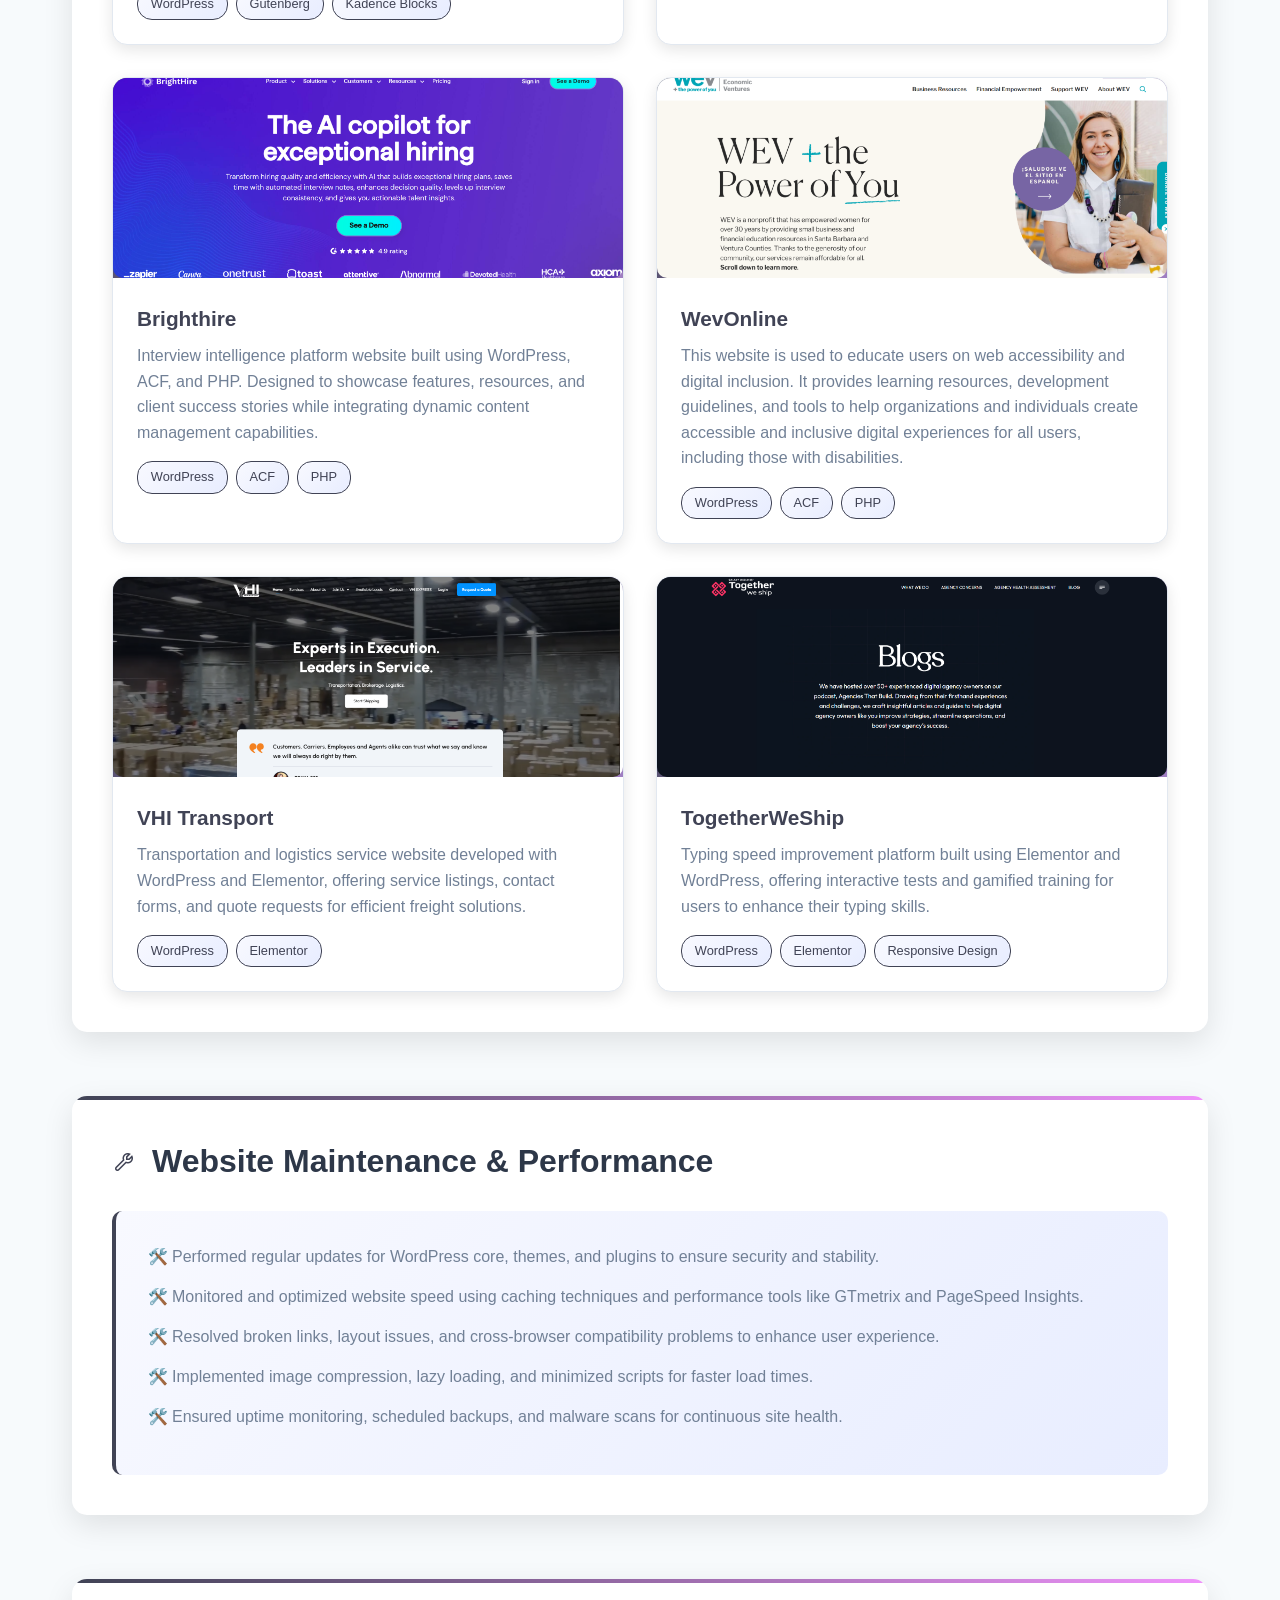
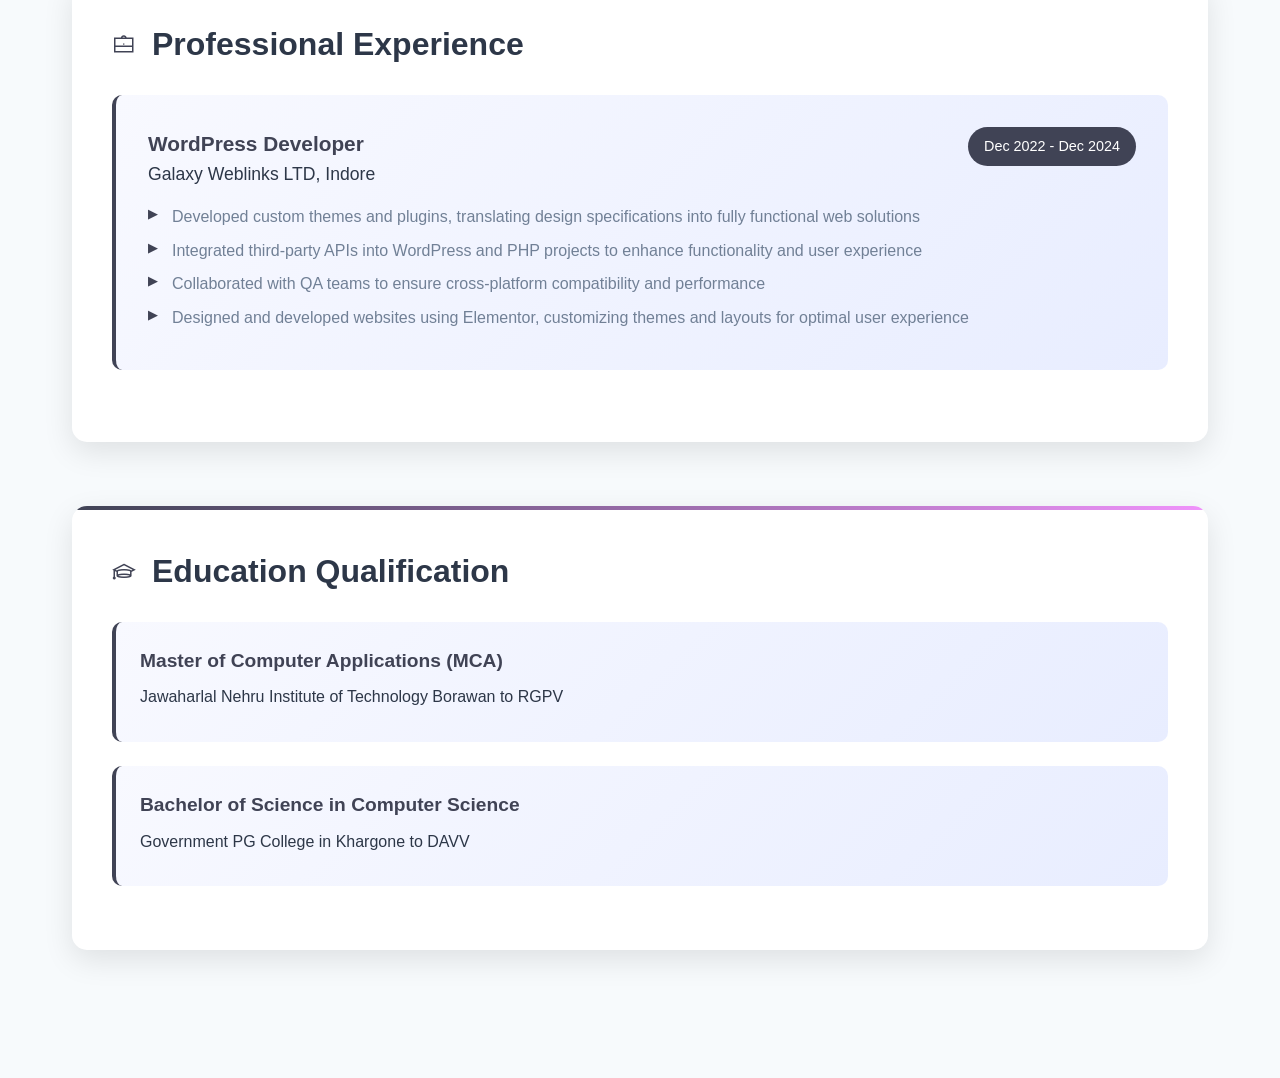
==== commit 1ff0f0cd: "add changes" ====
--- a/index.html
+++ b/index.html
@@ -229,23 +229,25 @@
                             </div>
                         </div>
                     </a>
-                    <a href="https://www.galaxyweblinks.com/" class="project-card" target="_blank"
+                    <a href="https://dalebertrand.com/" class="project-card" target="_blank"
                         rel="noopener noreferrer">
                         <div class="project-image">
                             <div class="project-image-placeholder">
-                                <img src="./assets/Galaxy-website.png" alt="Galaxy-website"
-                                    style="width: 100%; height: 100%; object-fit: cover; border-radius: 10px;">
-                            </div>
-                            <div class="project-link-icon"><i class="fas fa-external-link-alt"></i></div>
-                        </div>
-                        <div class="project-content">
-                            <h3 class="project-title">Galaxy Weblinks</h3>
+                                <img src="./assets/Home-Dale-Bertrand-.png" alt="dalebertrand"
+                                    style="width: 100%; height: 100%; object-fit: cover; border-radius: 10px;">
+                            </div>
+                            <div class="project-link-icon"><i class="fas fa-external-link-alt"></i></div>
+                        </div>
+                        <div class="project-content">
+                            <h3 class="project-title"> Bullock Ventures</h3>
                             <p class="project-description">Corporate services website developed using WordPress and
-                                Next.js for fast performance and modern UX. This project was created to showcase the
+                               PHP for fast performance and modern UX. This project was created to showcase the
                                 company's portfolio and attract clients looking for software development services.</p>
                             <div class="project-tech">
                                 <span class="tech-tag">WordPress</span>
-                                <span class="tech-tag">Next.js</span>
+                                <span class="tech-tag">custom PHP functionality</span>
+                                <span class="tech-tag"> Elementor</span>
+
                             </div>
                         </div>
                     </a>
@@ -396,6 +398,7 @@
                             <div class="project-tech">
                                 <span class="tech-tag">WordPress</span>
                                 <span class="tech-tag">Elementor</span>
+                                <span class="tech-tag">Responsive Design</span>
                             </div>
                         </div>
                     </a>
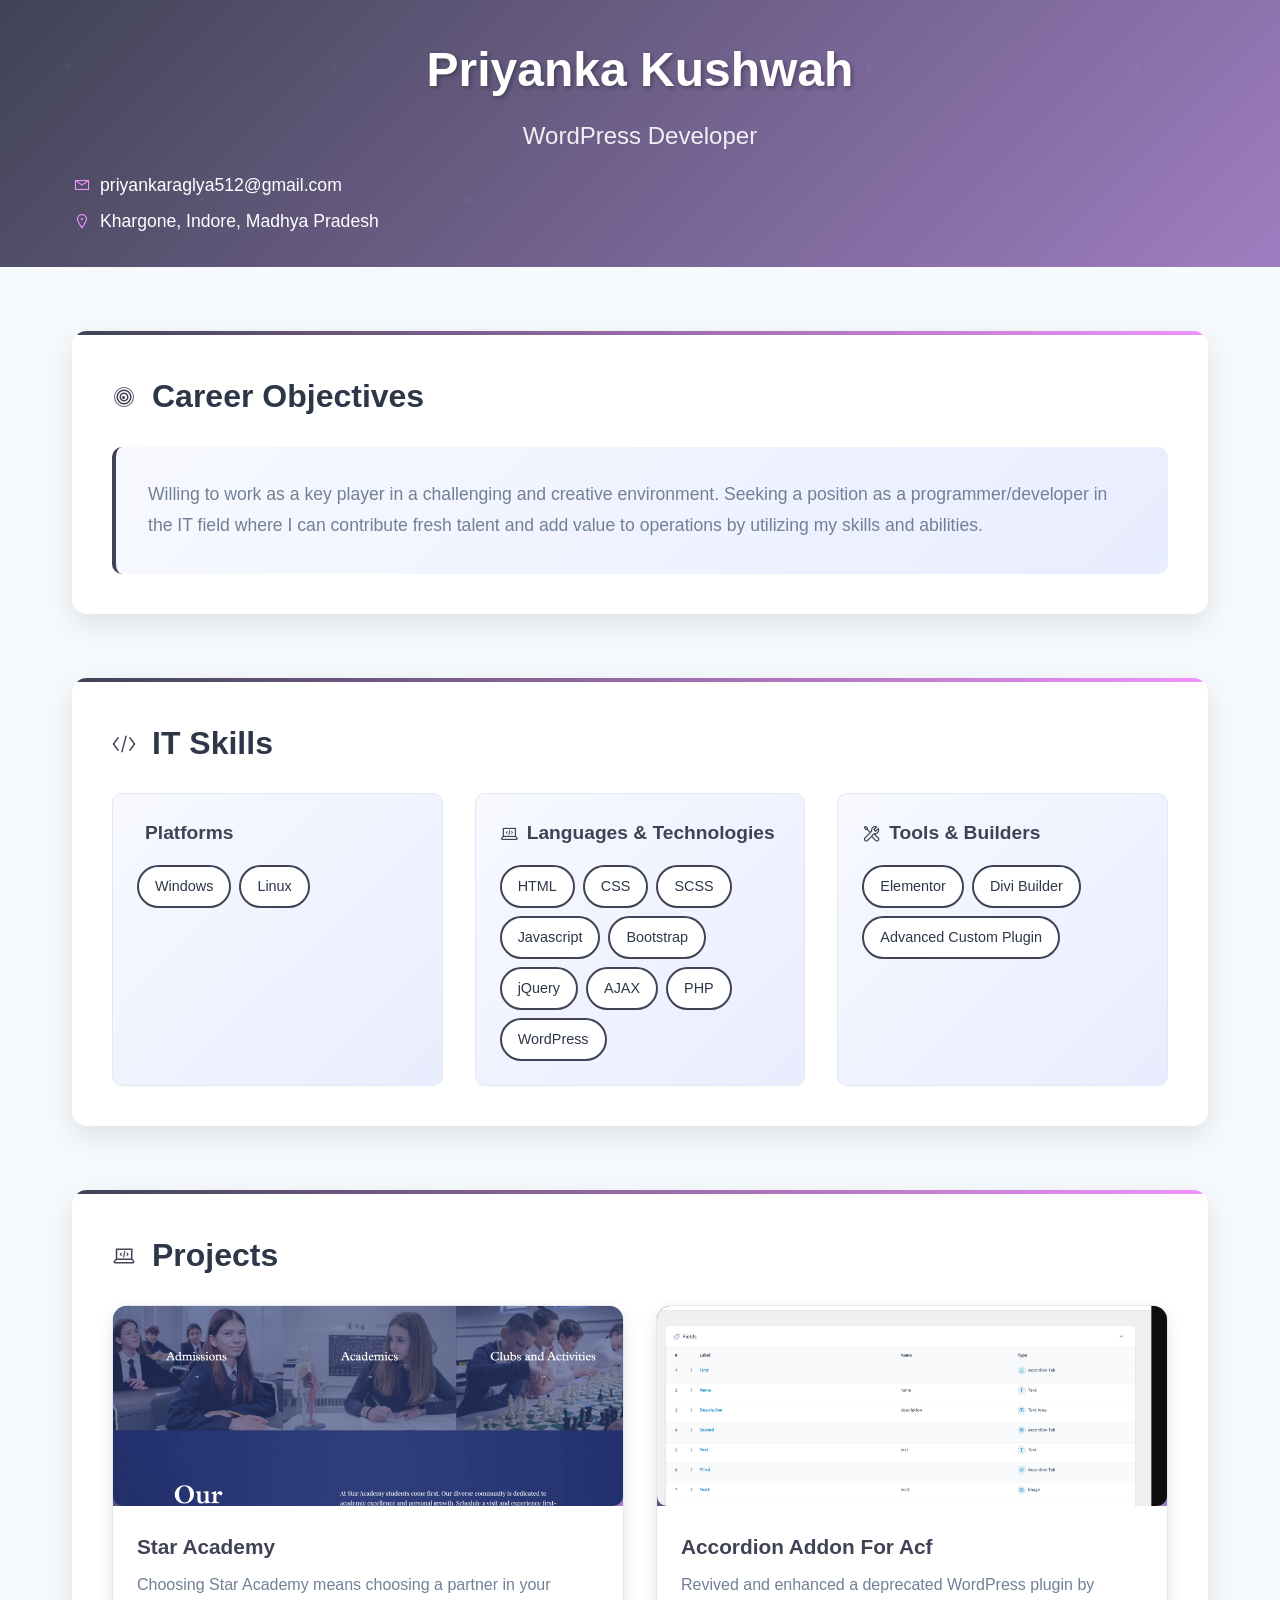
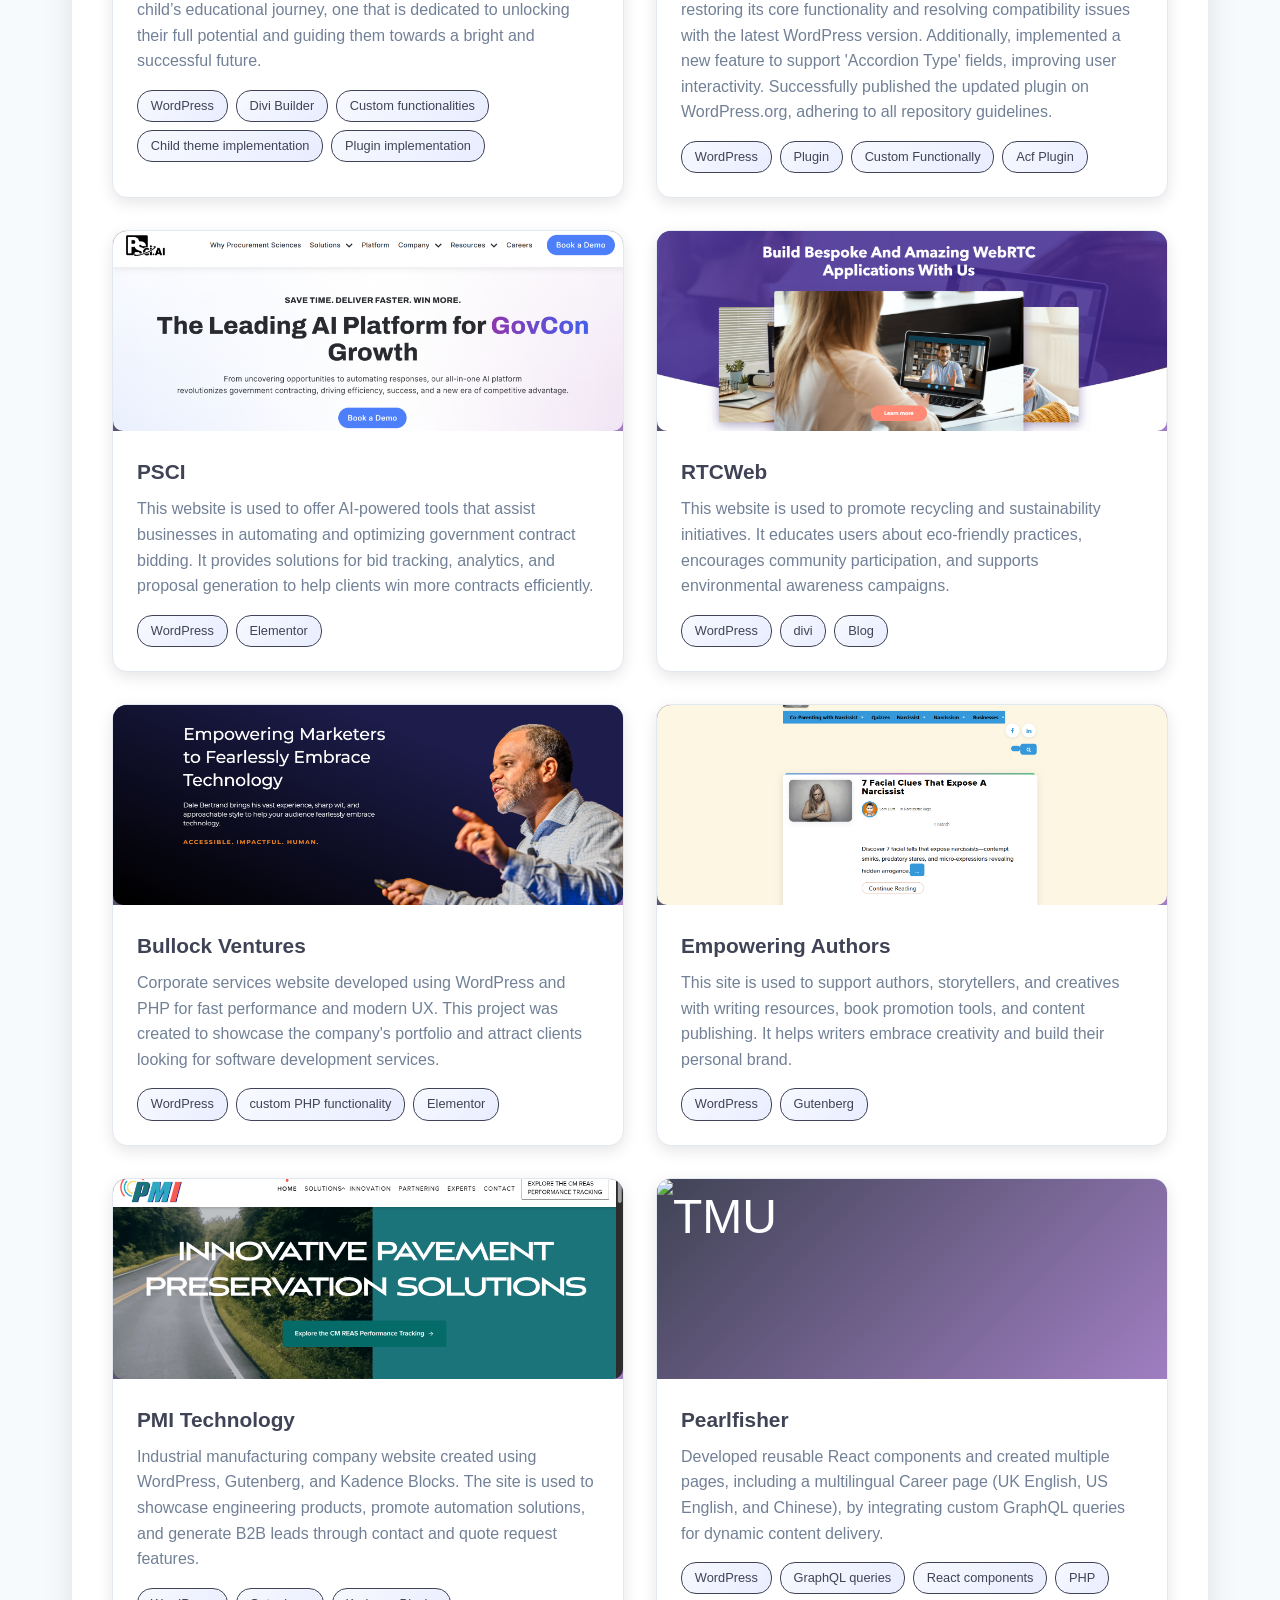
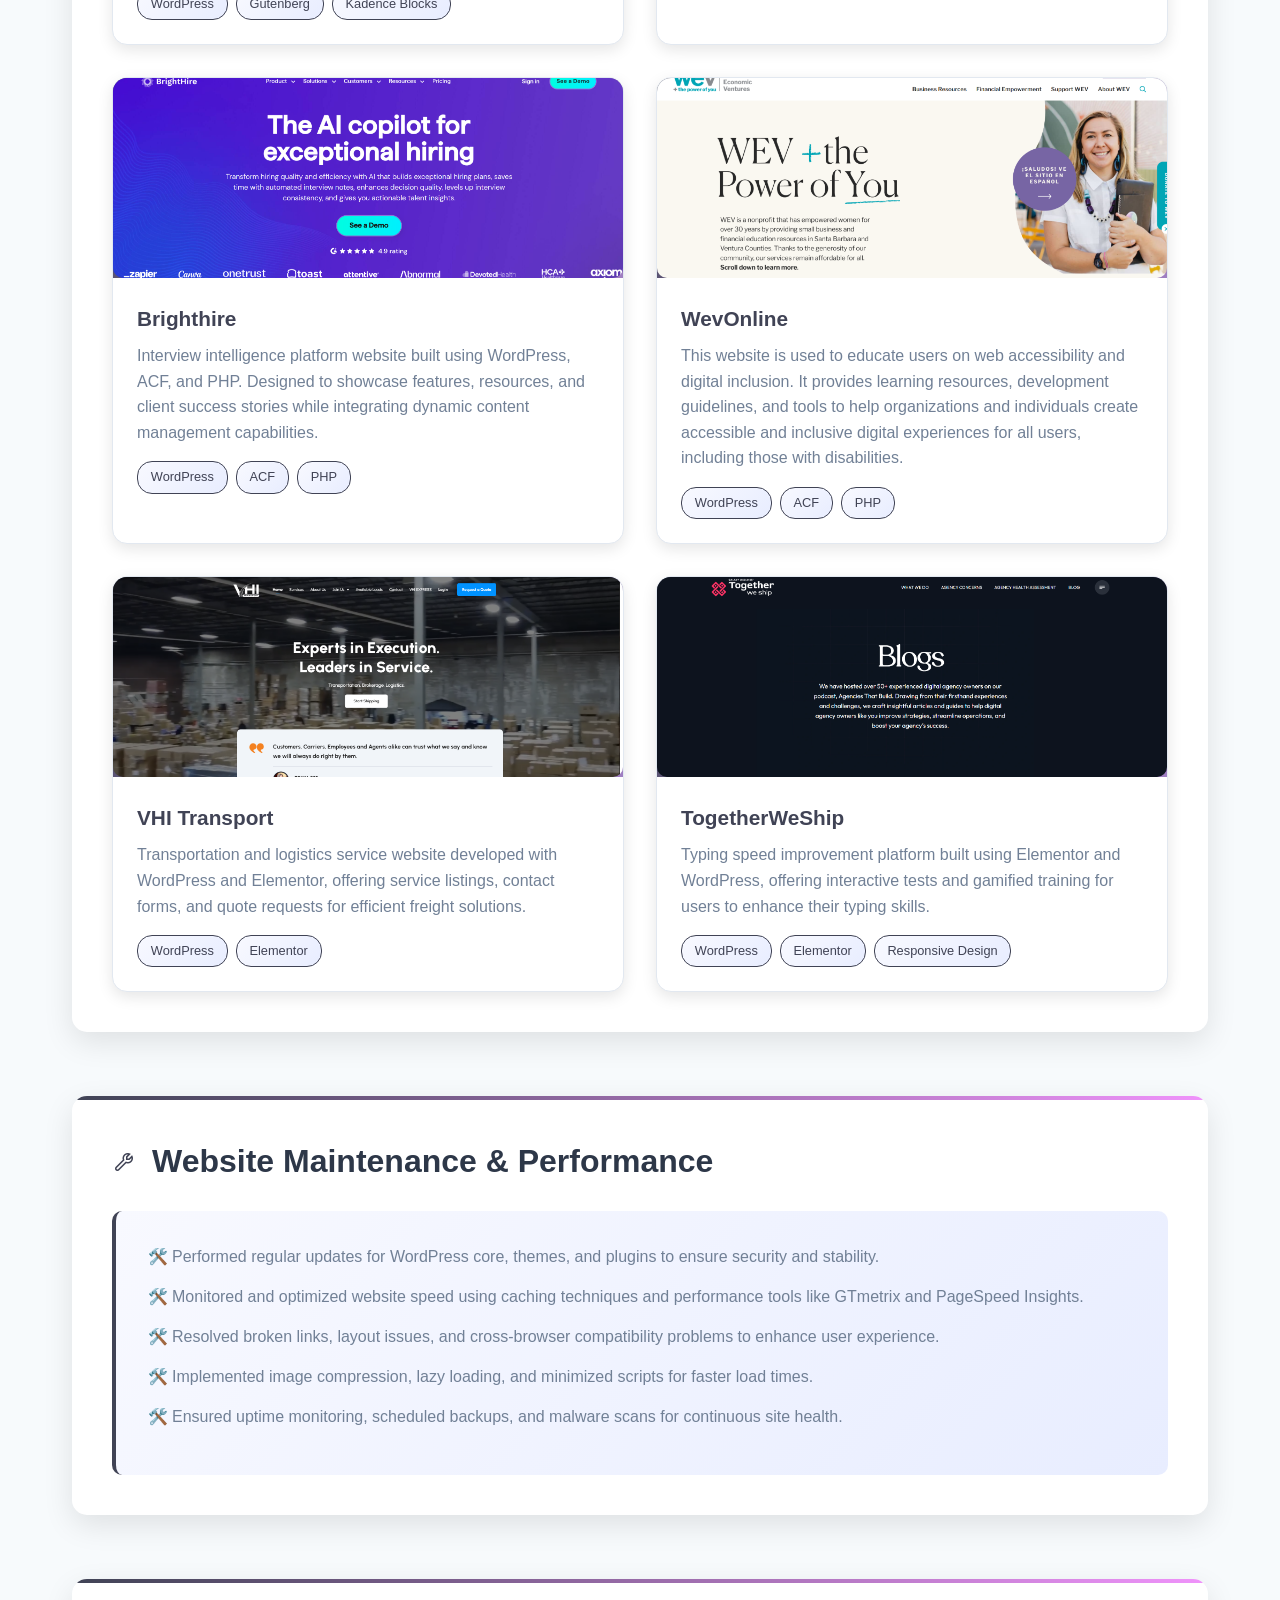
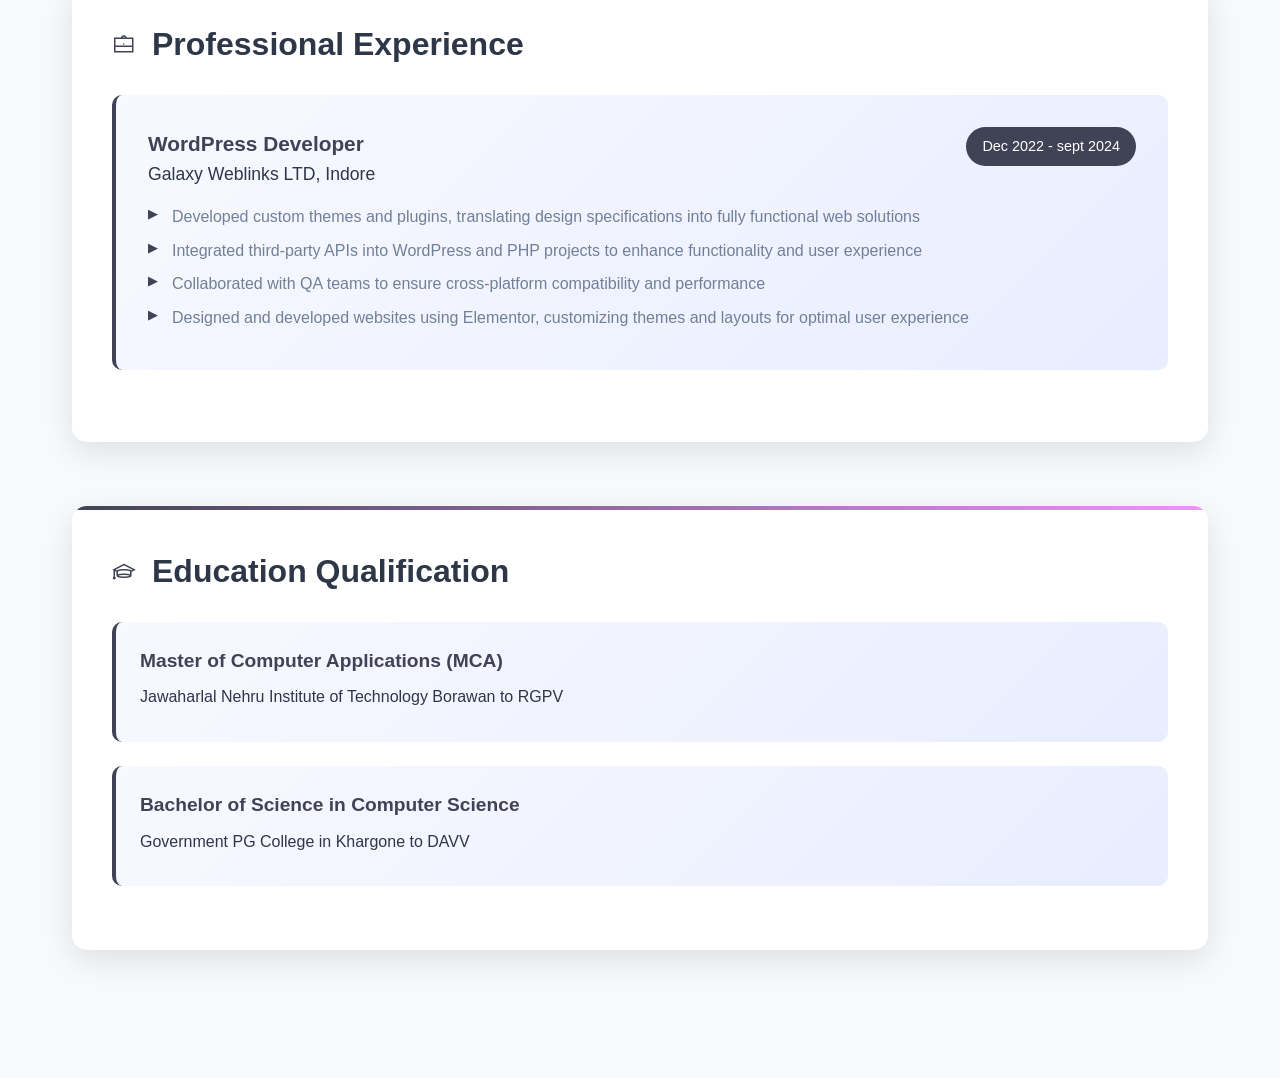
==== commit 64f4b93f: "add changes" ====
--- a/index.html
+++ b/index.html
@@ -439,7 +439,7 @@
                             <div class="job-title">WordPress Developer</div>
                             <div class="company">Galaxy Weblinks LTD, Indore</div>
                         </div>
-                        <div class="duration">Dec 2022 - Dec 2024</div>
+                        <div class="duration">Dec 2022 - sept 2024</div>
                     </div>
                     <ul class="responsibilities">
                         <li>Developed custom themes and plugins, translating design specifications into fully functional
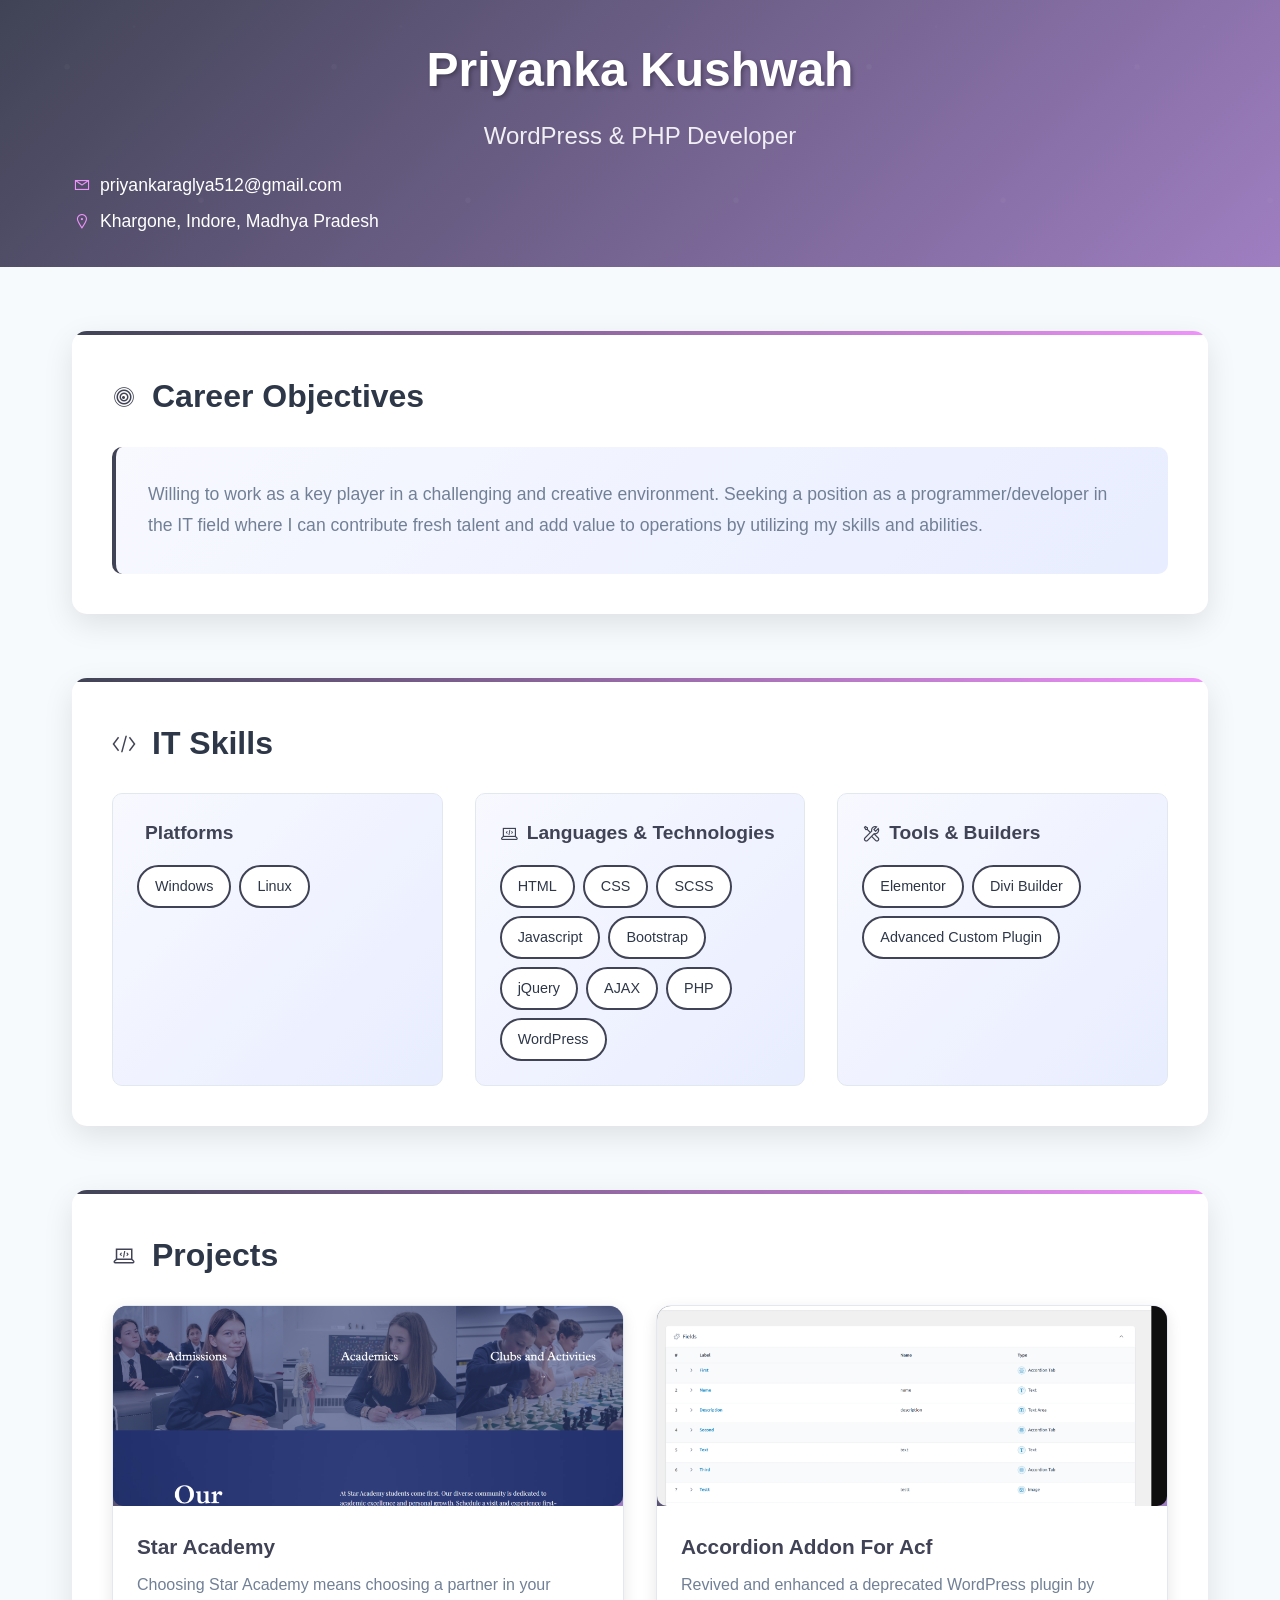
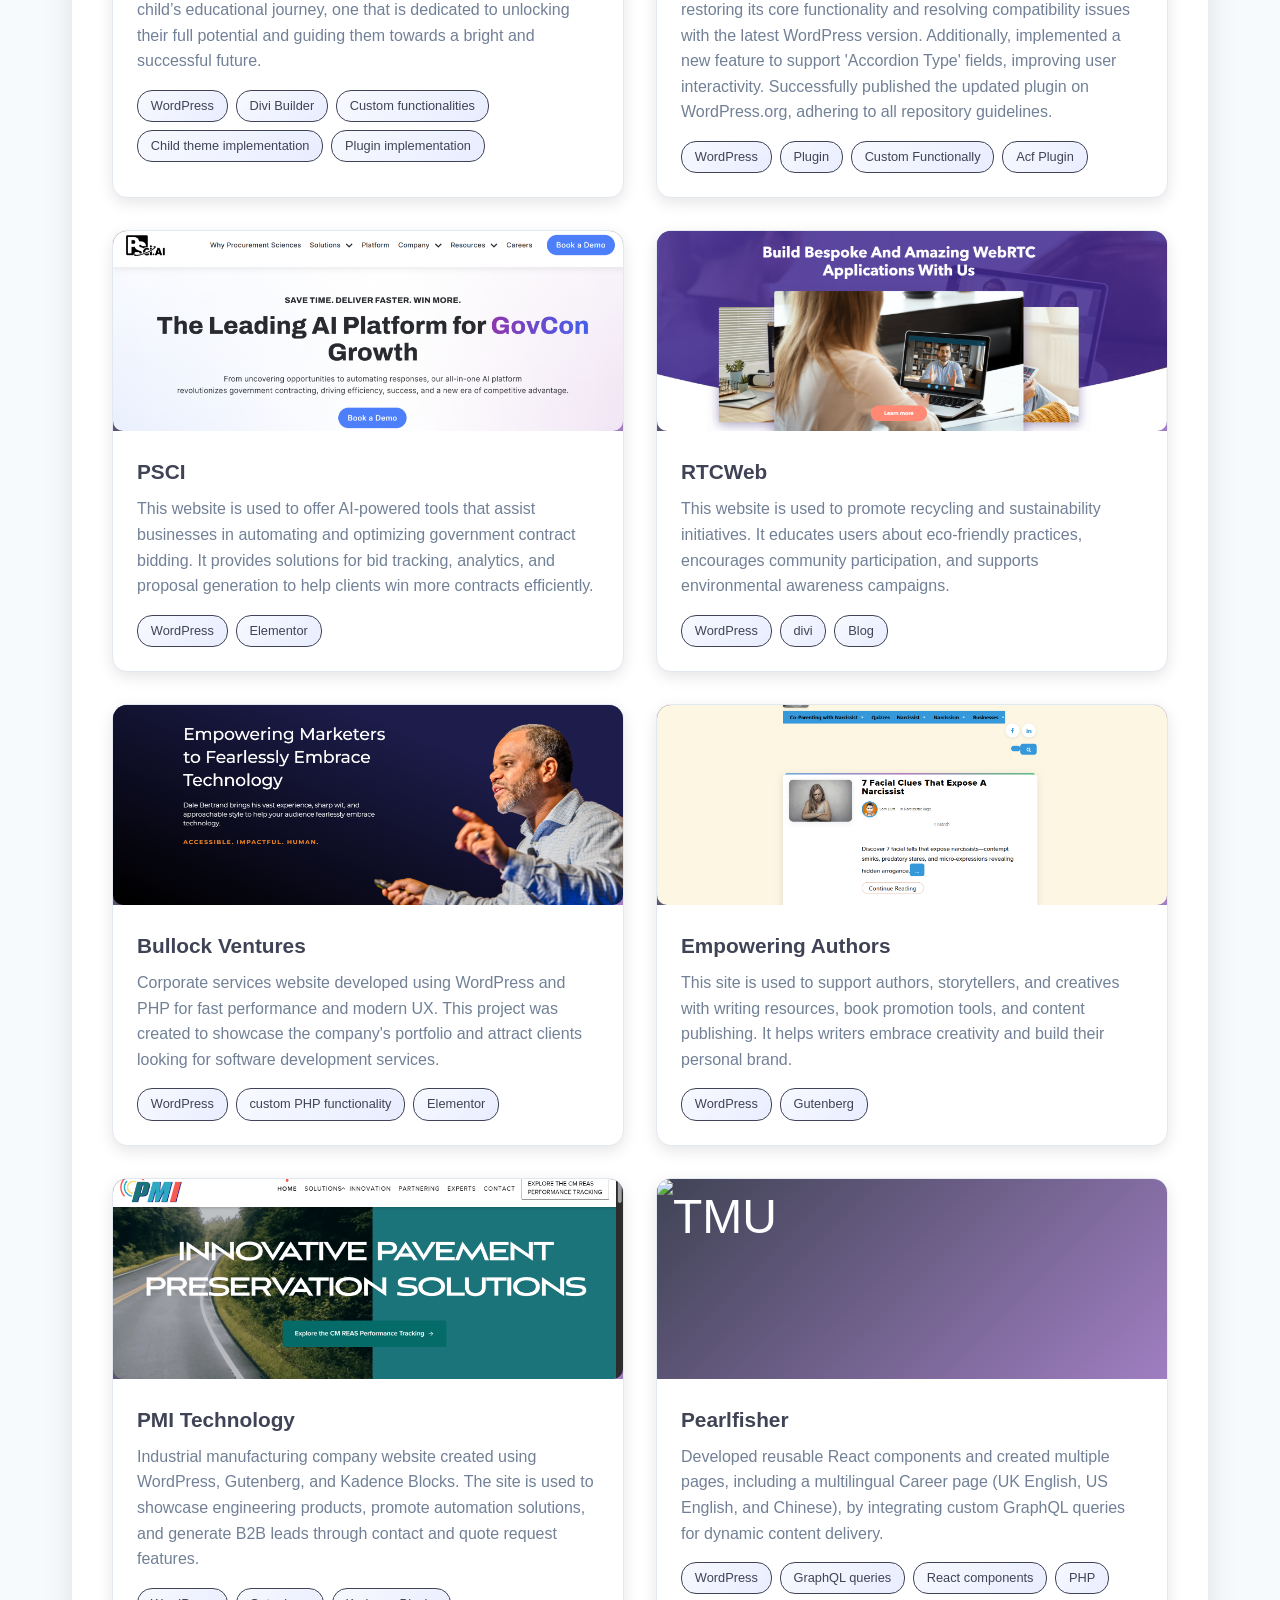
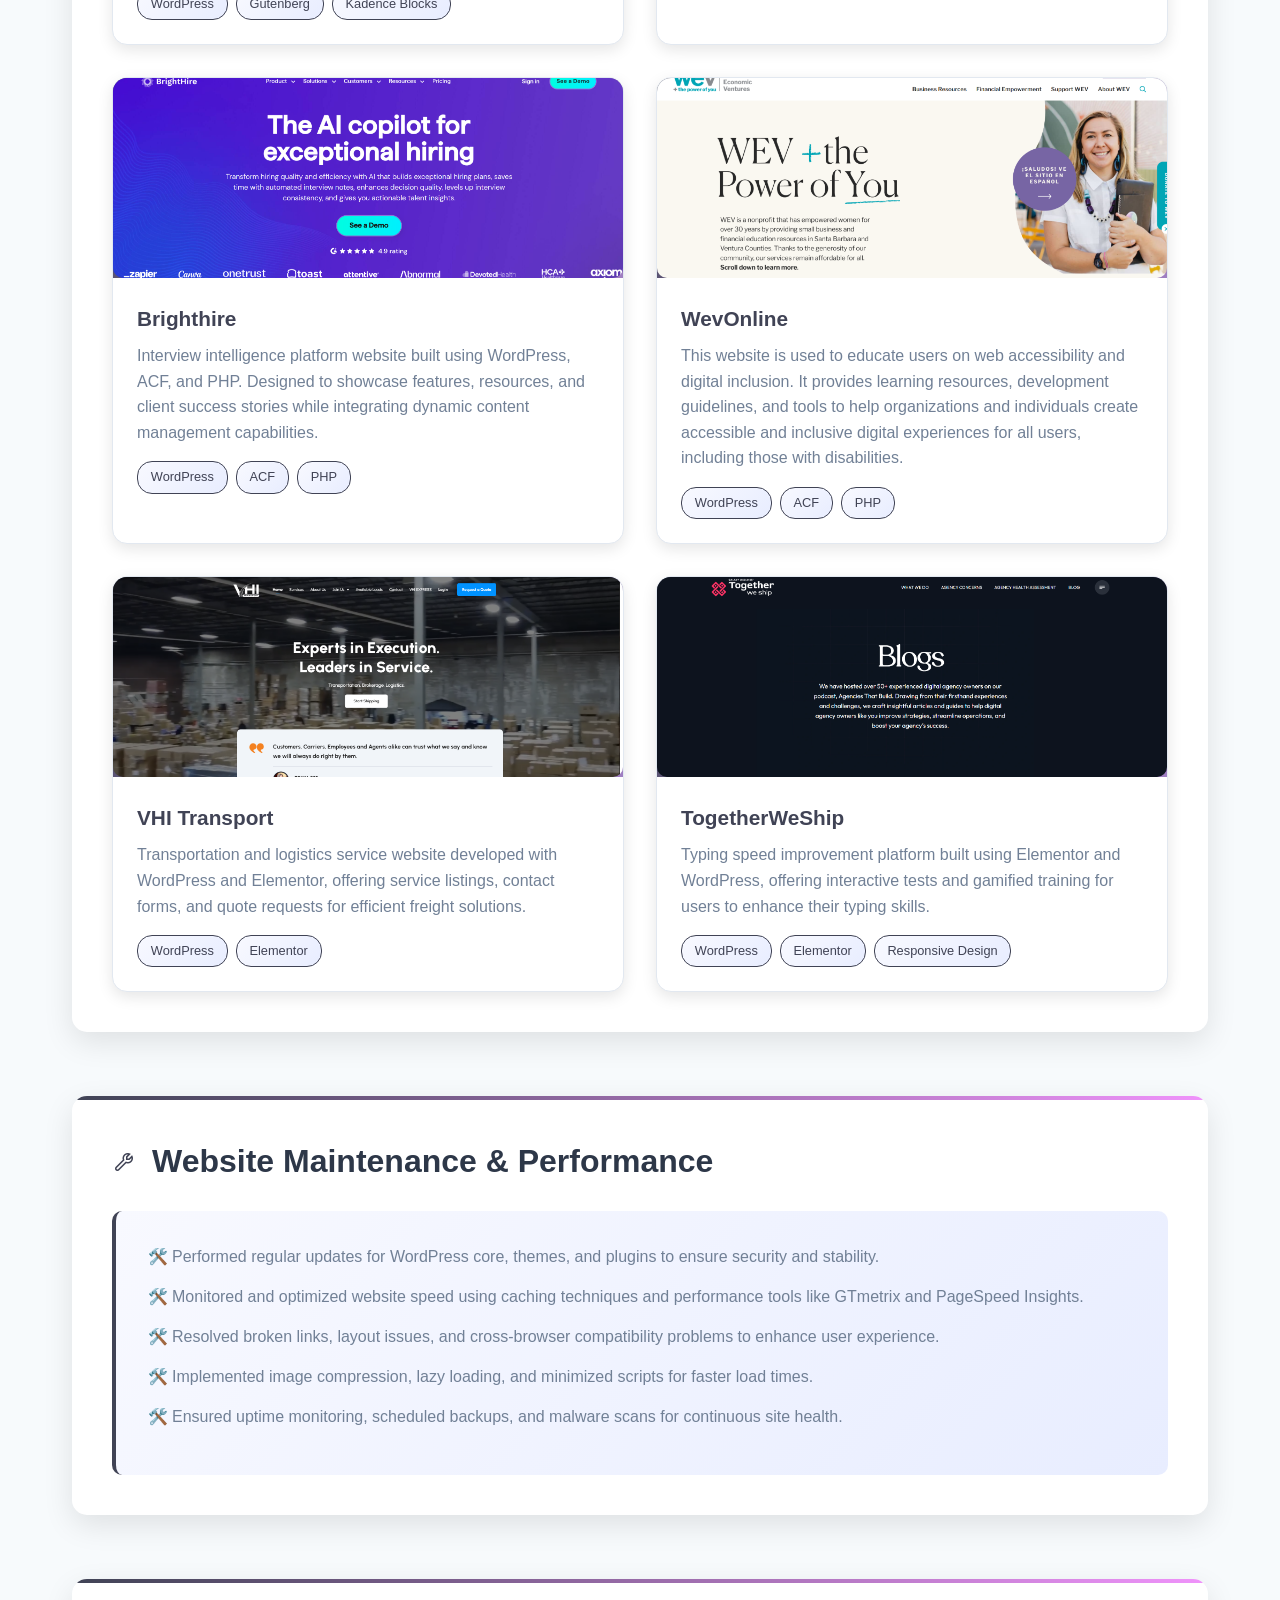
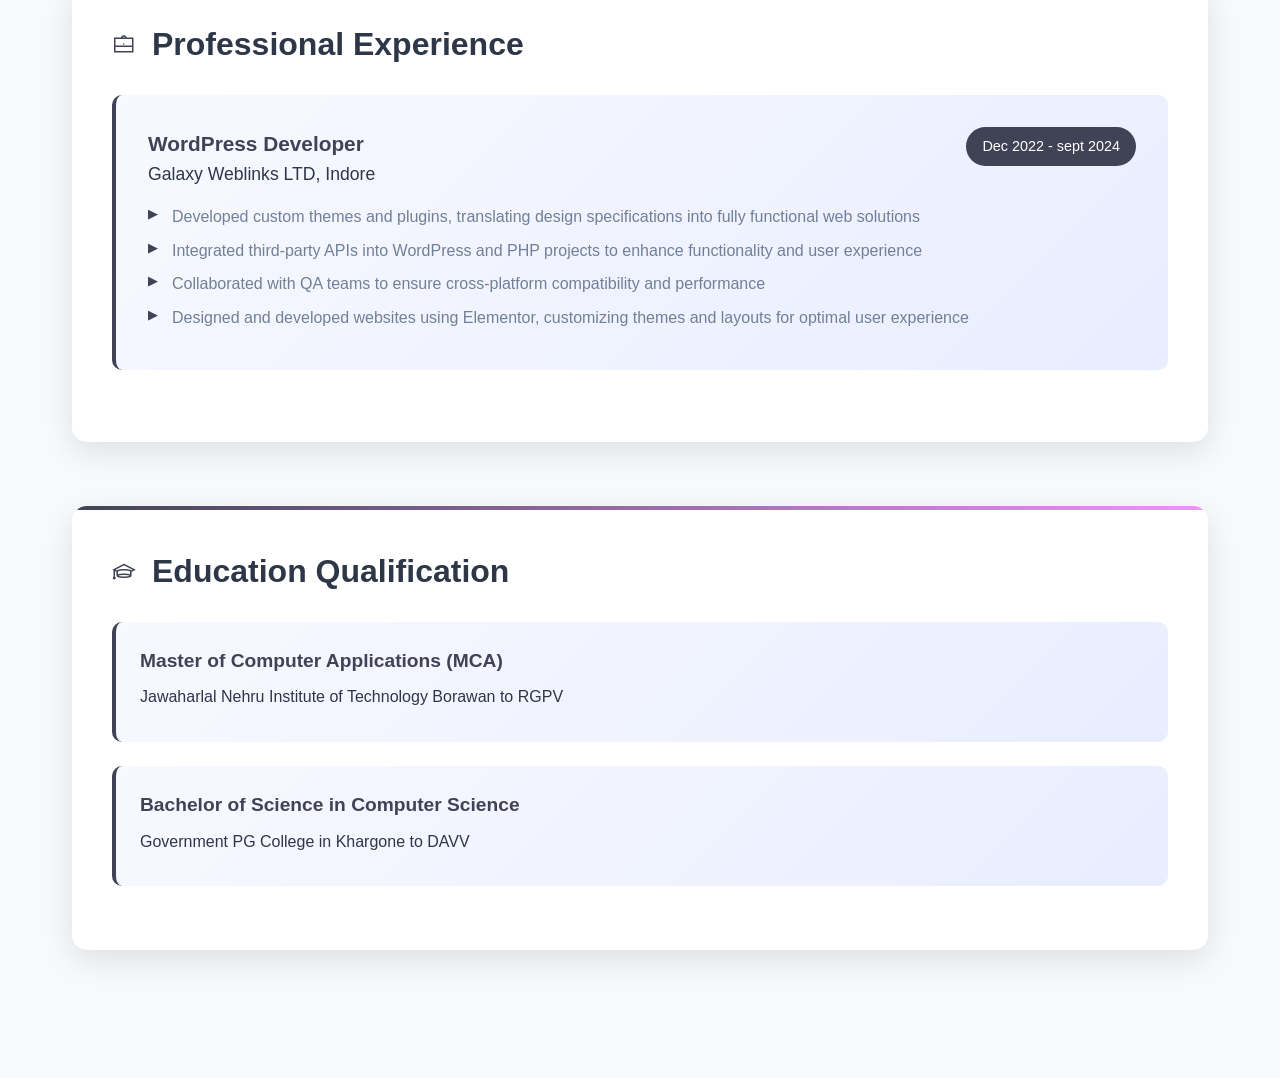
==== commit 1279c5d3: "add changes" ====
--- a/index.html
+++ b/index.html
@@ -6,7 +6,7 @@
     <meta http-equiv="Content-Type" content="text/html; charset=UTF-8">
 
     <meta name="viewport" content="width=device-width, initial-scale=1.0">
-    <title>Priyanka Kushwah - WordPress Developer</title>
+    <title>Priyanka Kushwah - WordPress Developer </title>
 
     <!-- Favicon using  -->
     <link rel="icon" type="image/svg+xml"
@@ -56,7 +56,7 @@
             <div class="header-content">
                 <div class="intro-content">
                     <h1>Priyanka Kushwah</h1>
-                    <div class="role">WordPress Developer</div>
+                    <div class="role">WordPress & PHP Developer</div>
                     <div class="contact-info">
                         <div class="contact-item">
                             <i class="fas fa-envelope"></i>
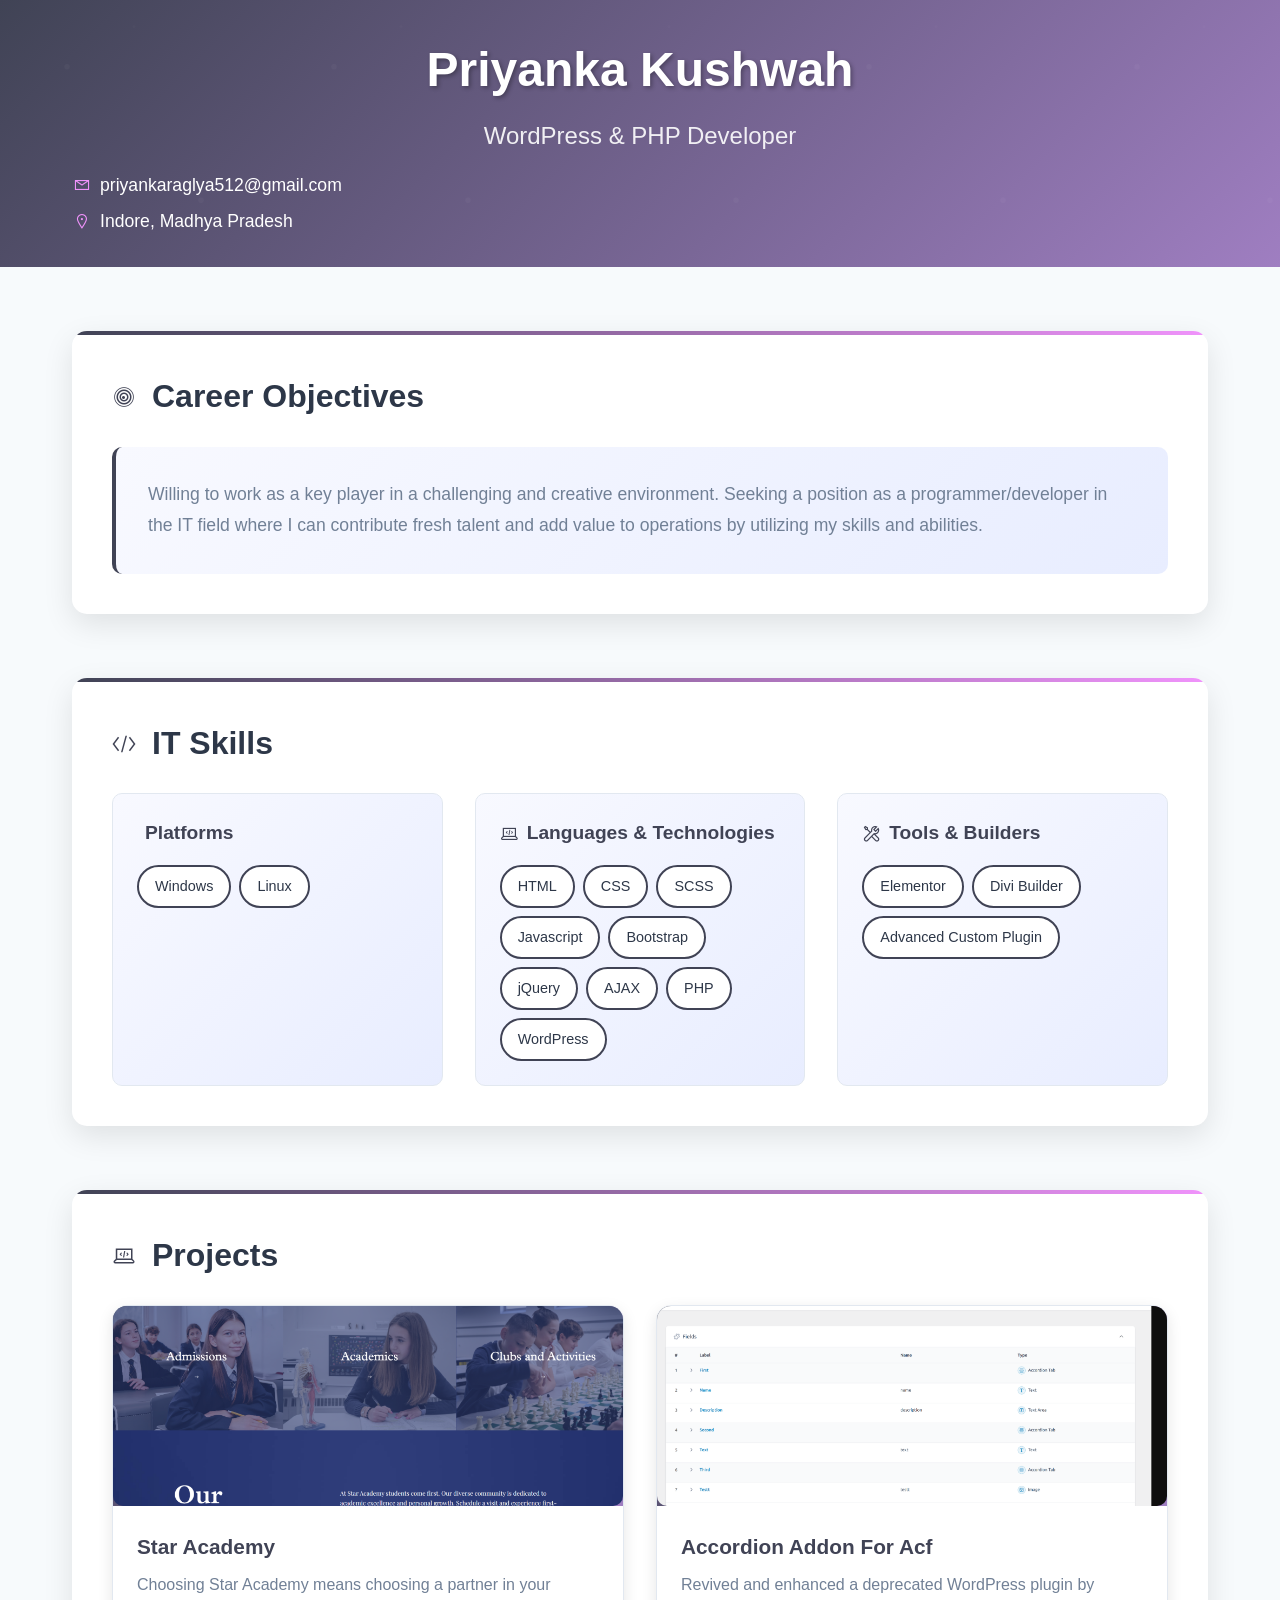
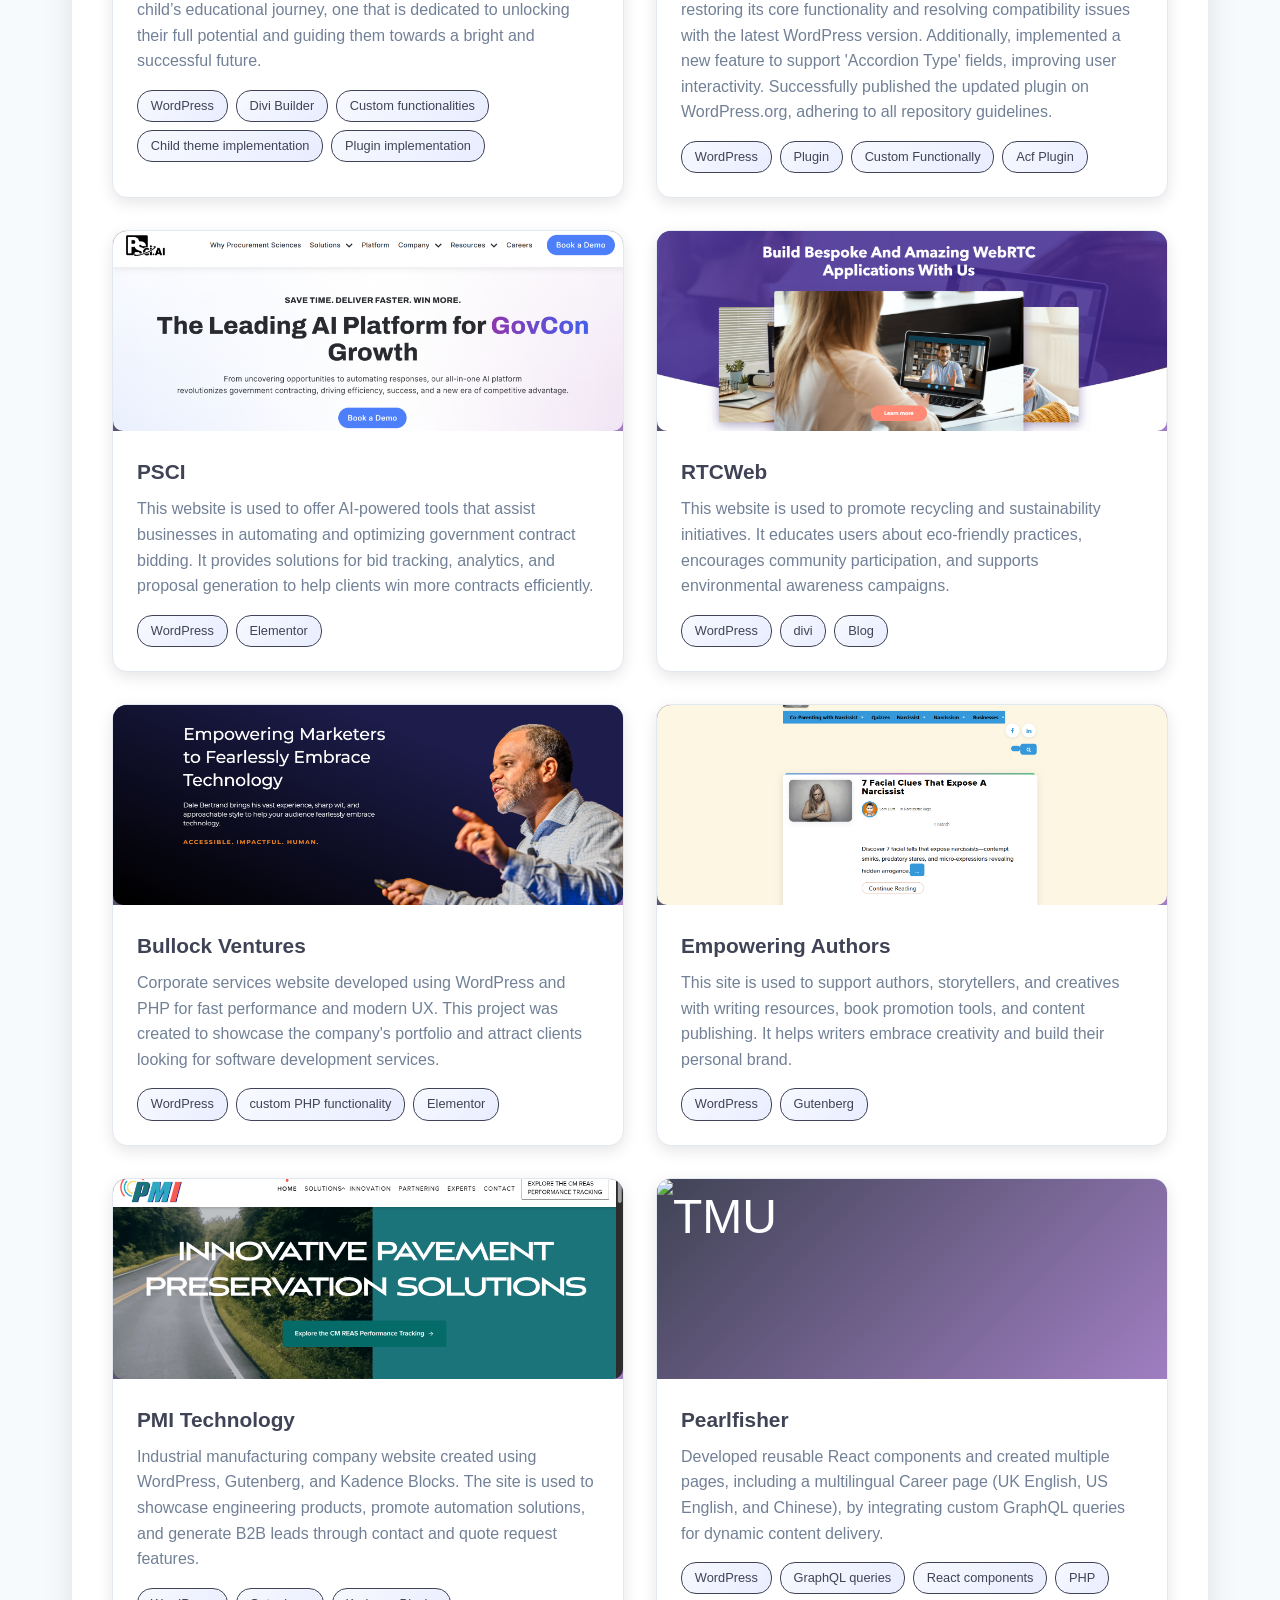
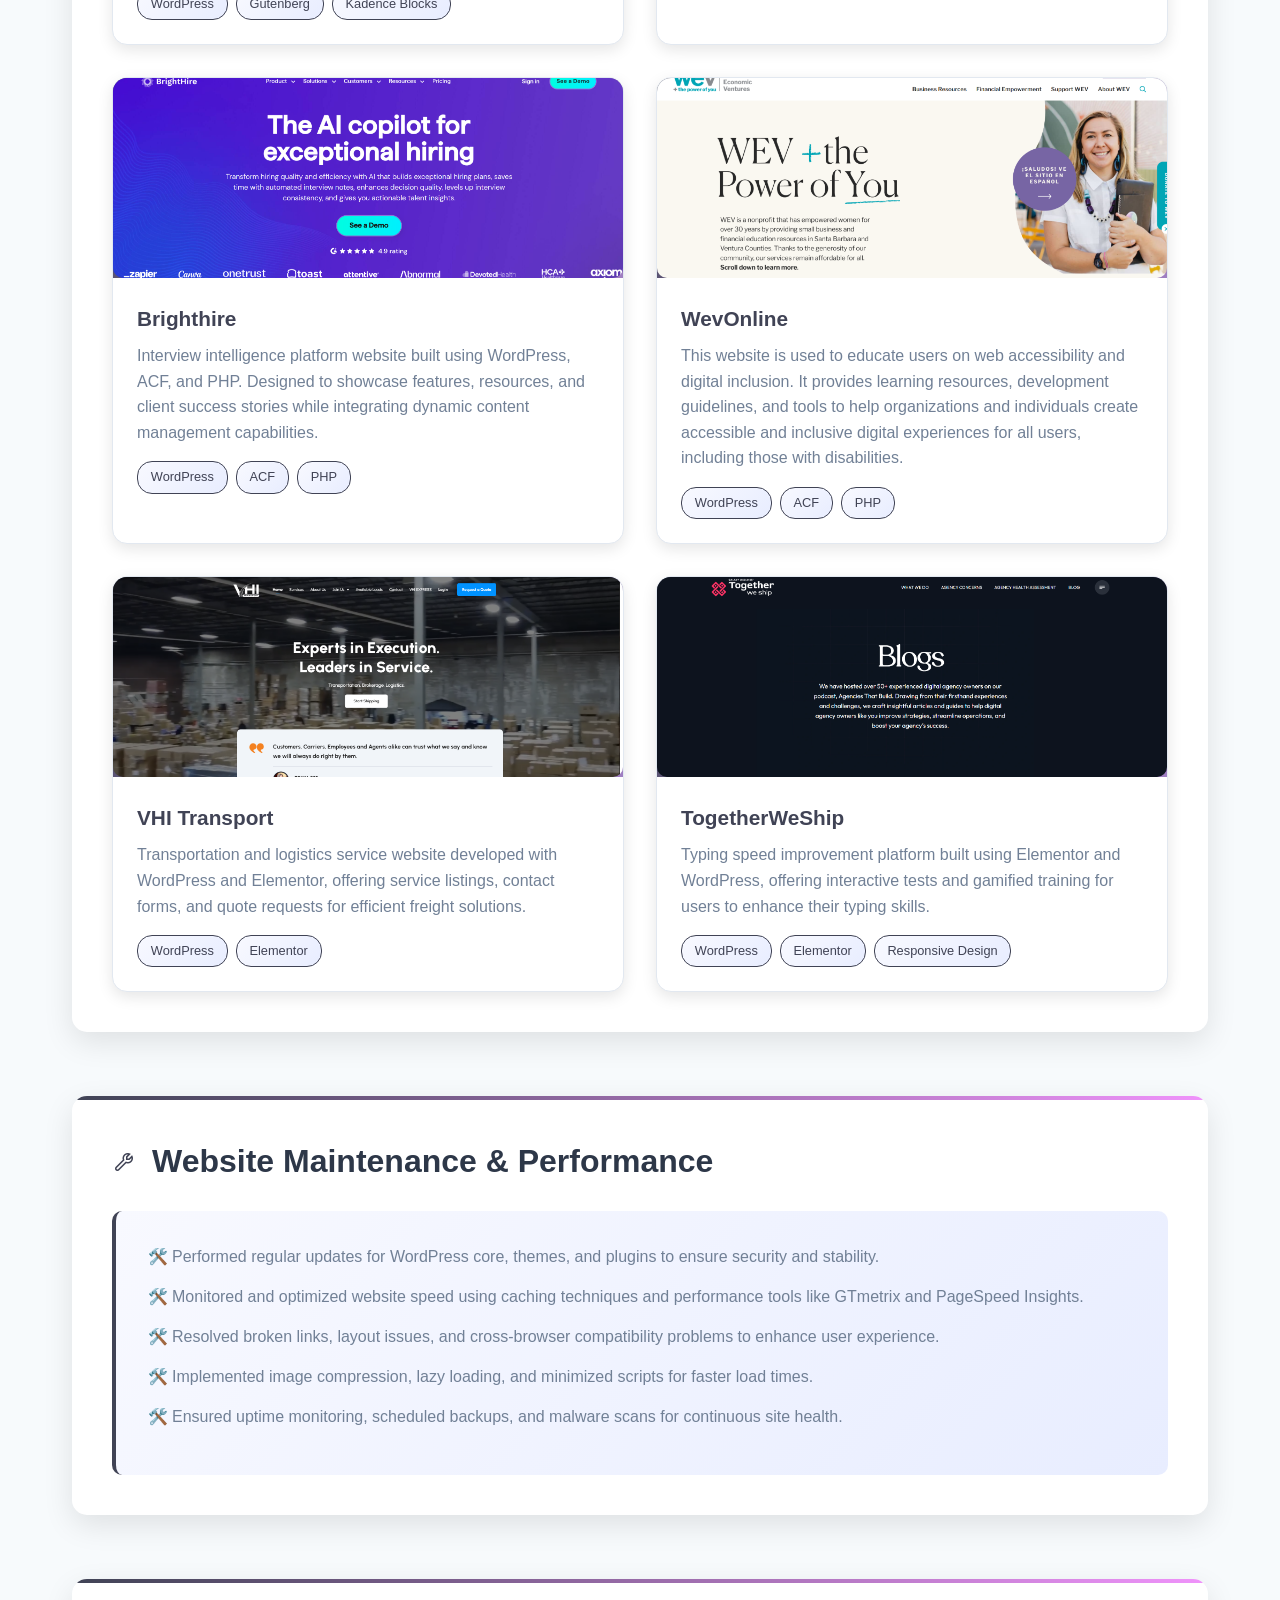
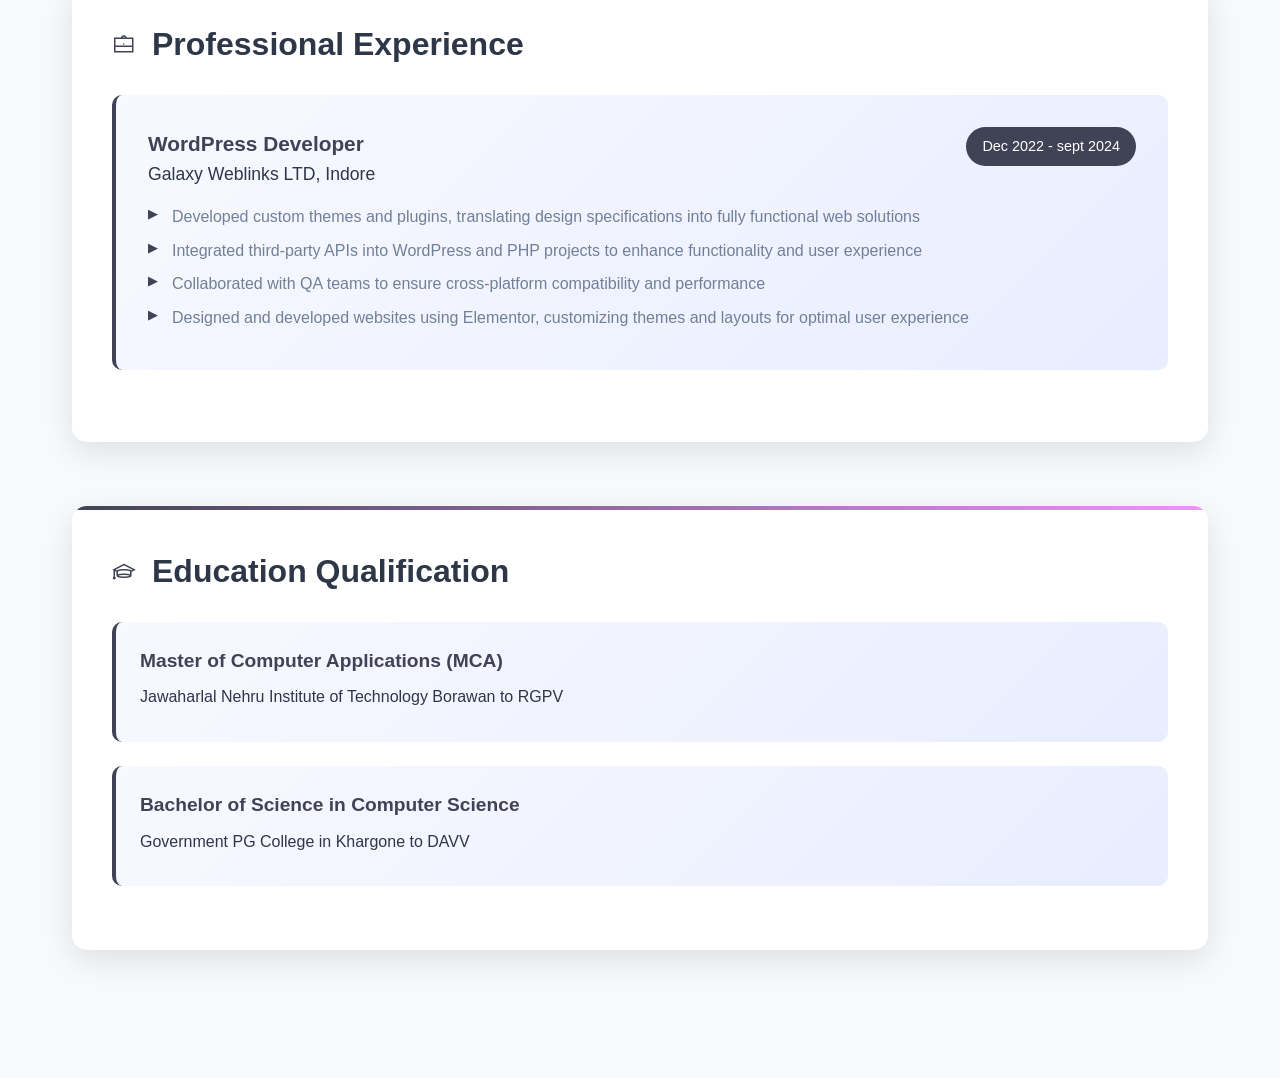
==== commit ea89d2c1: "add changes" ====
--- a/index.html
+++ b/index.html
@@ -64,7 +64,7 @@
                         </div>
                         <div class="contact-item">
                             <i class="fas fa-map-marker-alt"></i>
-                            <span> Khargone, Indore, Madhya Pradesh</span>
+                            <span> Indore, Madhya Pradesh</span>
                         </div>
                     </div>
                 </div>
